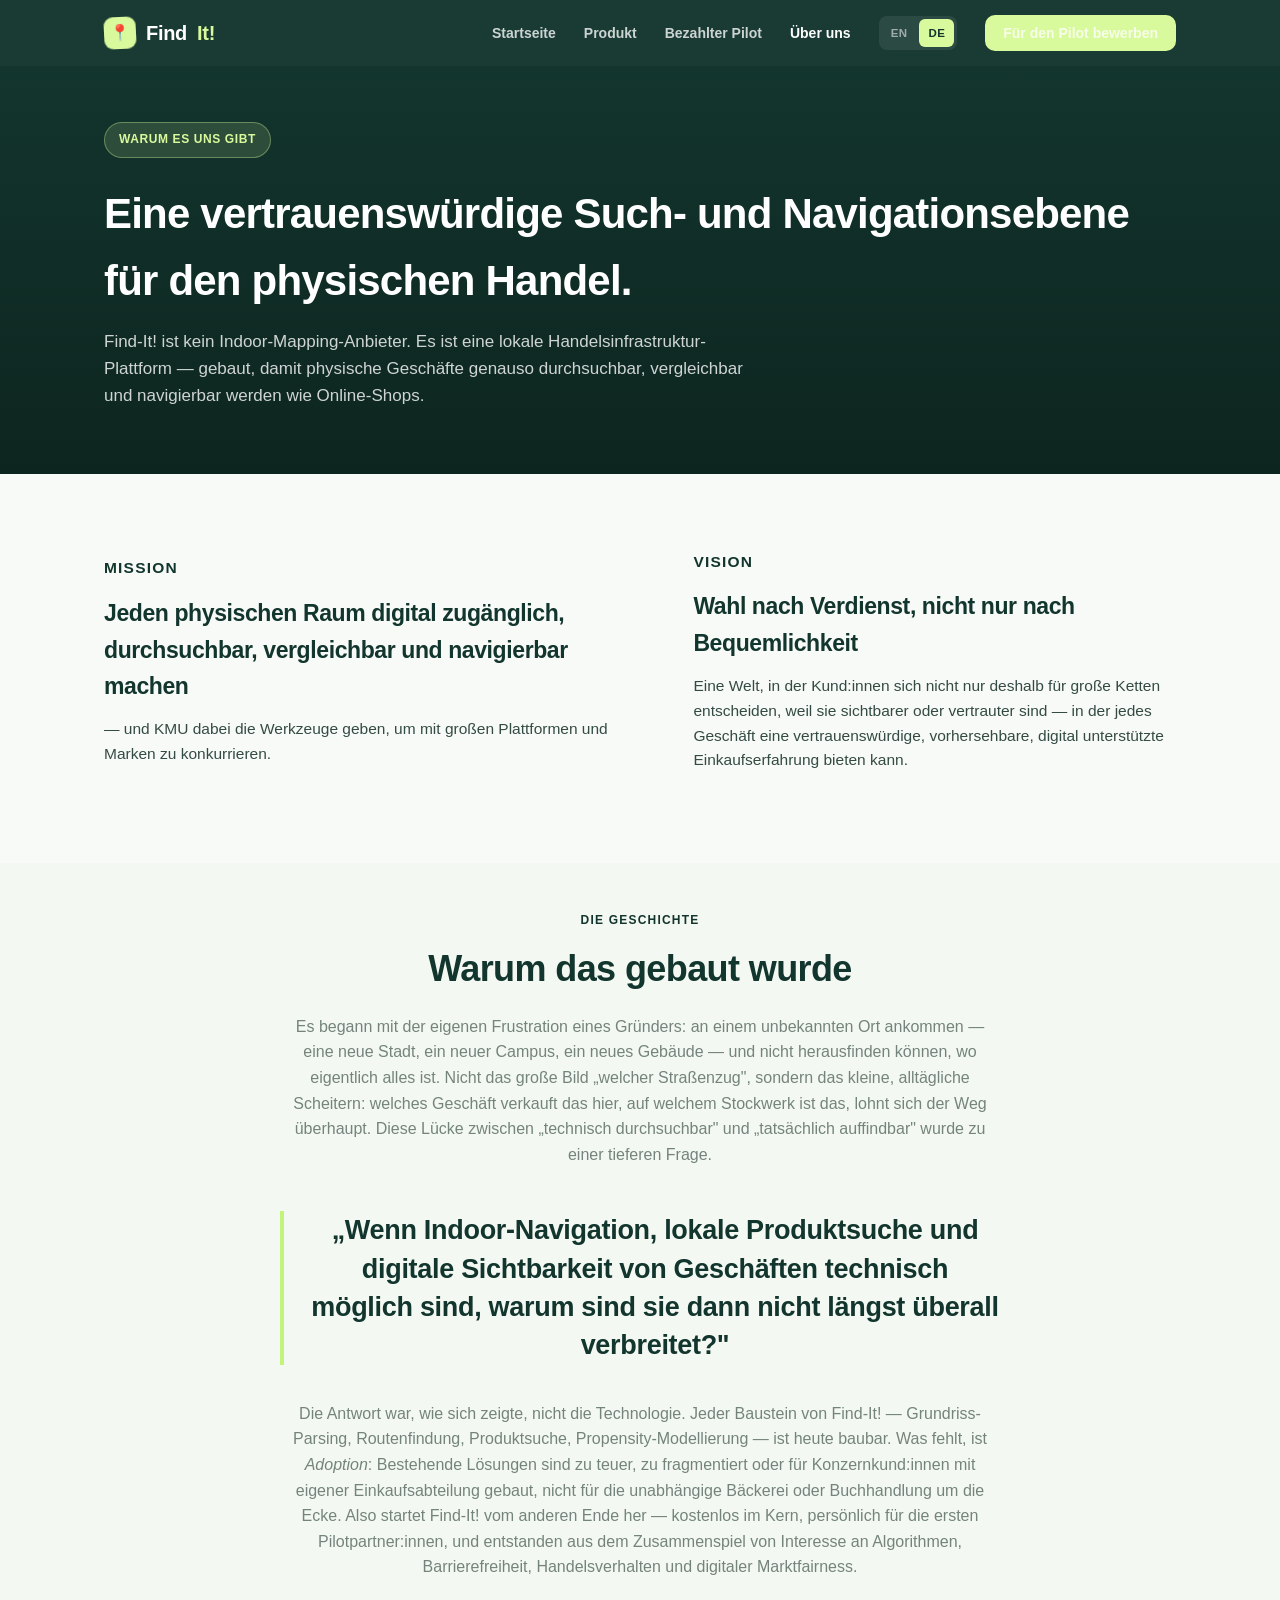
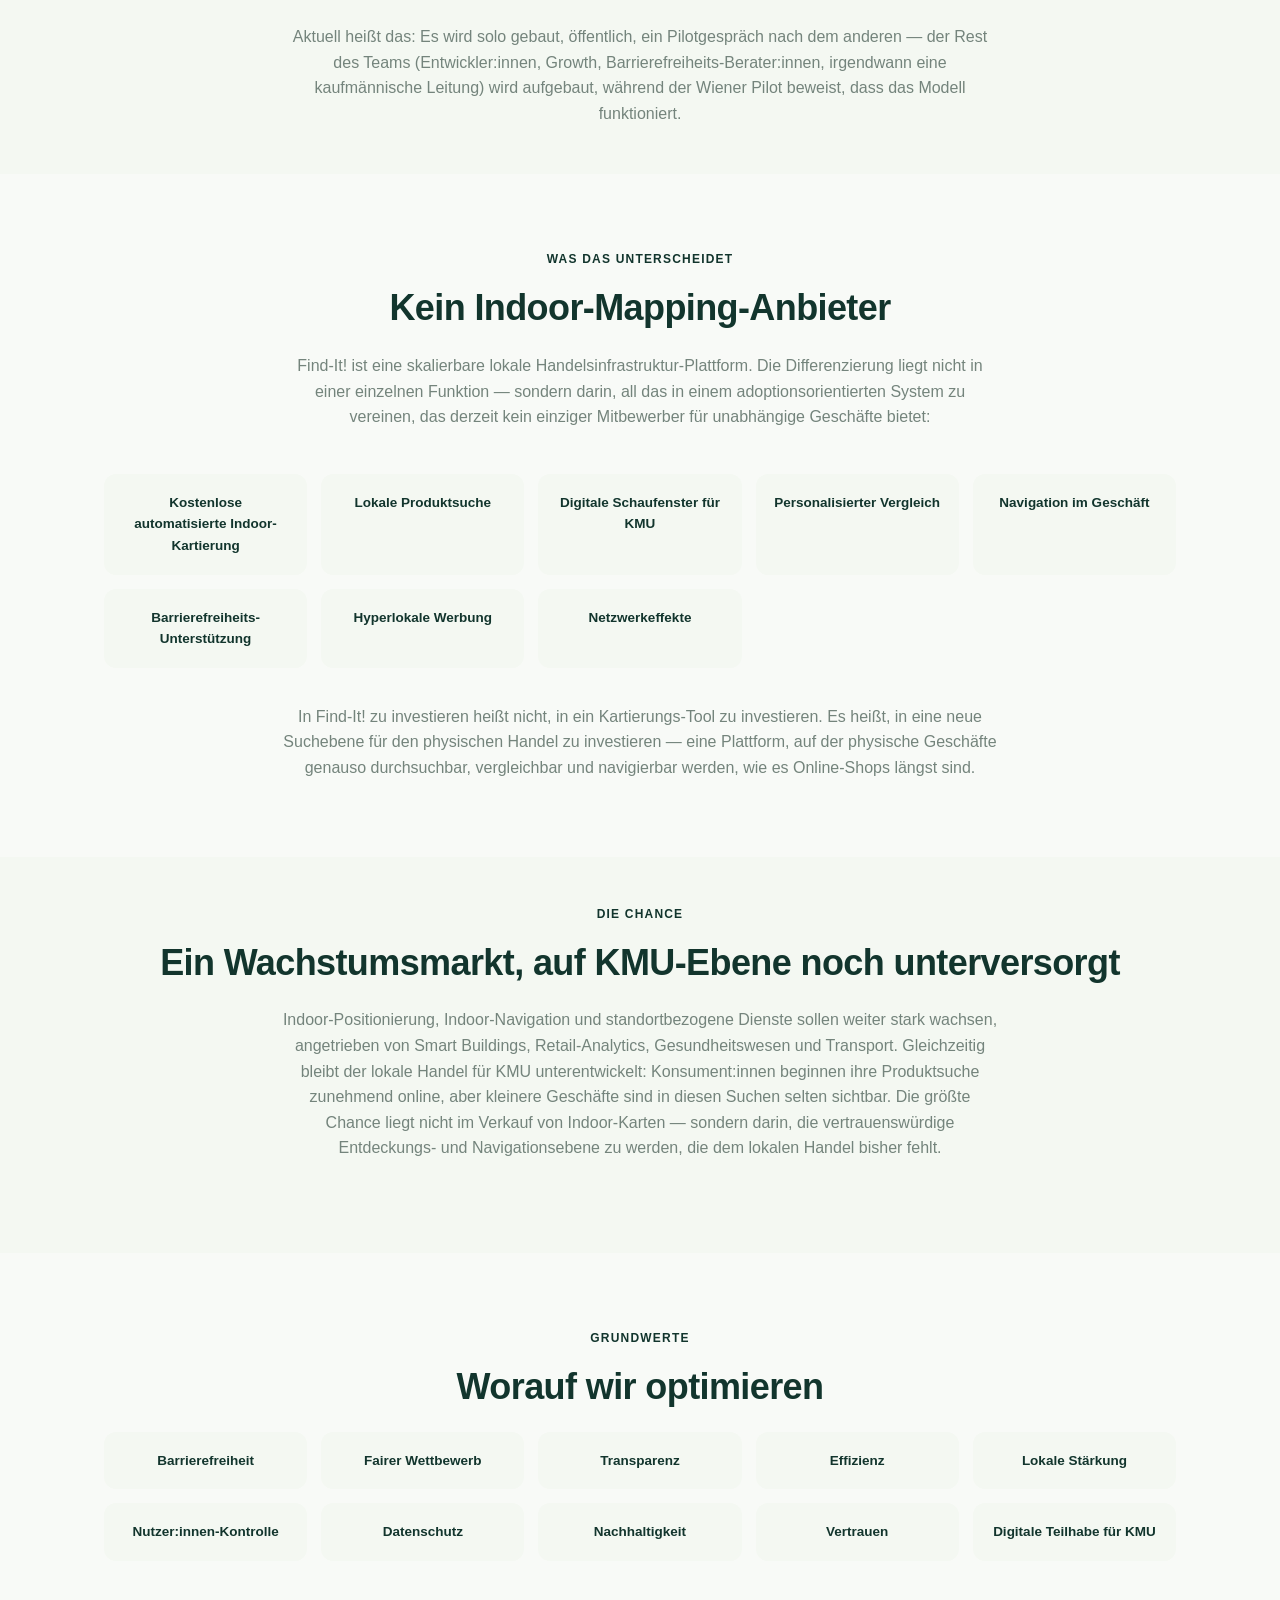
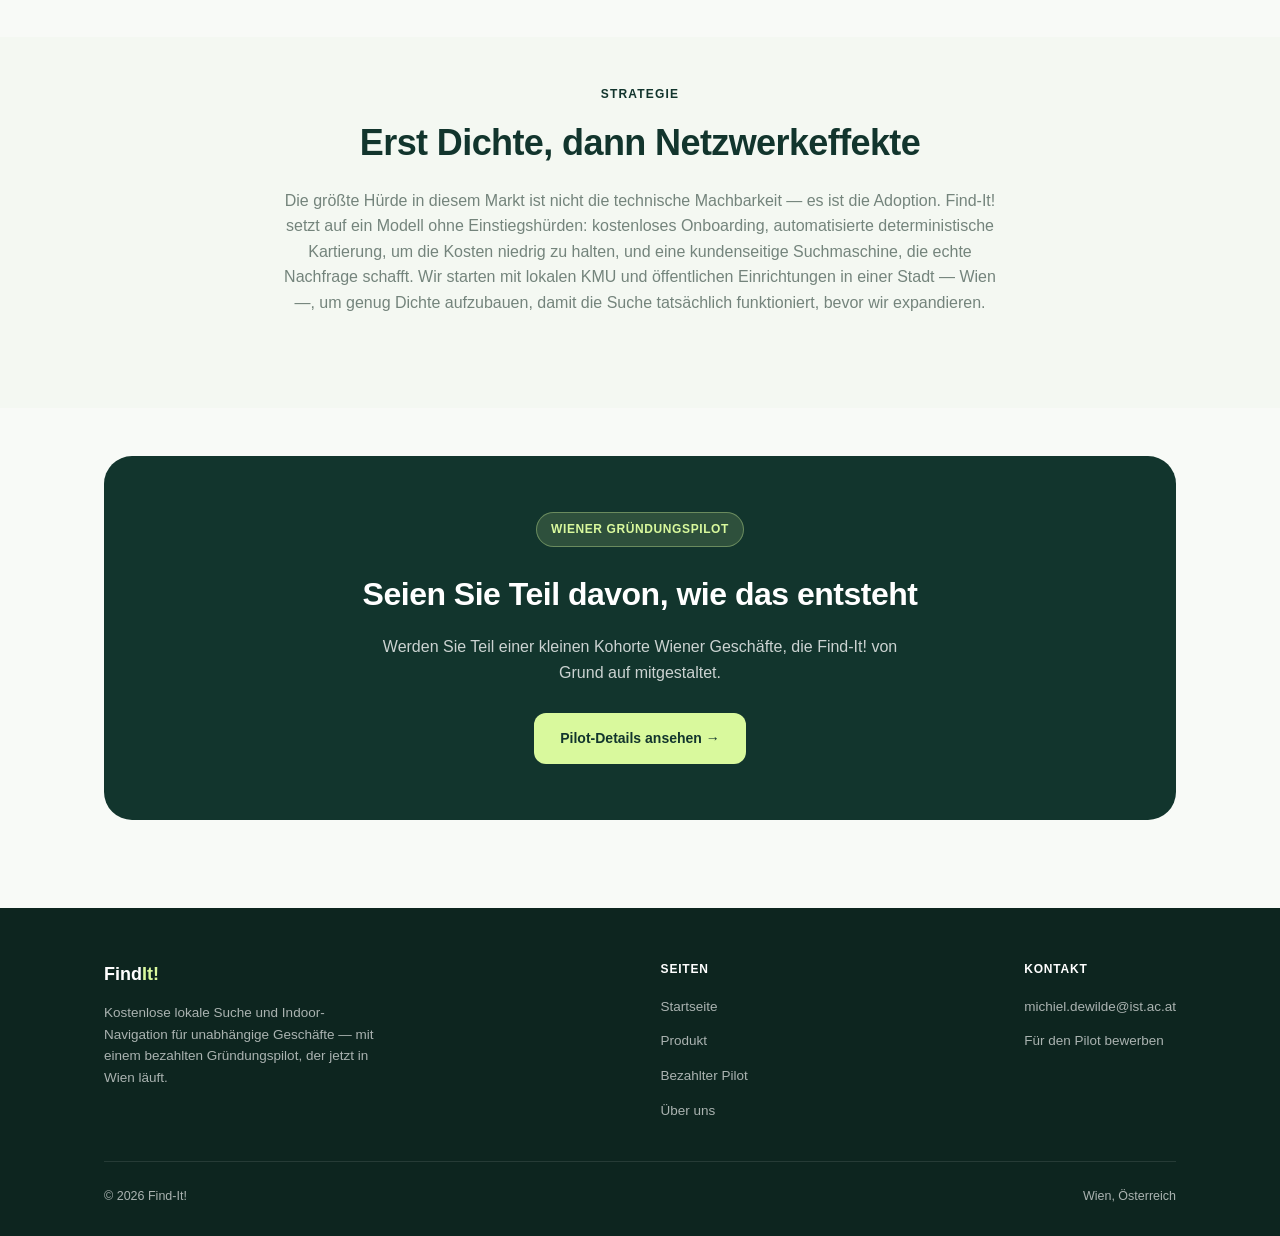
==== about-de.html @ e0d63e6b "website is ready" ====
<!doctype html>
<html lang="de">
<head>
<meta charset="utf-8">
<meta name="viewport" content="width=device-width, initial-scale=1">
<title>Über uns | Find-It!</title>
<meta name="description" content="Warum es Find-It! gibt: um jeden physischen Raum digital zugänglich, durchsuchbar, vergleichbar und navigierbar zu machen — und unabhängigen Geschäften die Werkzeuge zu geben, um mit großen Plattformen und Marken zu konkurrieren.">
<link rel="icon" href="data:image/svg+xml,%3Csvg xmlns='http://www.w3.org/2000/svg' viewBox='0 0 100 100'%3E%3Crect width='100' height='100' rx='24' fill='%2312352d'/%3E%3Ctext x='50' y='68' font-size='60' text-anchor='middle'%3E%F0%9F%93%8D%3C/text%3E%3C/svg%3E">
<link rel="stylesheet" href="css/style.css">
</head>
<body>

<nav class="nav">
  <div class="nav-inner">
    <a href="index-de.html" class="brand">
      <span class="brand-mark">📍</span>
      Find<span class="accent">It!</span>
    </a>
    <button class="nav-toggle" aria-label="Menü">☰</button>
    <ul class="nav-links">
      <li><a href="index-de.html">Startseite</a></li>
      <li><a href="product-de.html">Produkt</a></li>
      <li><a href="pilot-de.html">Bezahlter Pilot</a></li>
      <li><a href="about-de.html">Über uns</a></li>
      <li class="lang-switch"><a href="about.html">EN</a><a href="about-de.html" class="active">DE</a></li>
      <li><a href="pilot-de.html#apply" class="nav-cta">Für den Pilot bewerben</a></li>
    </ul>
  </div>
</nav>

<header class="pagehero">
  <div class="container">
    <span class="badge">Warum es uns gibt</span>
    <h1>Eine vertrauenswürdige Such- und Navigationsebene für den physischen Handel.</h1>
    <p class="lead">Find-It! ist kein Indoor-Mapping-Anbieter. Es ist eine lokale Handelsinfrastruktur-Plattform — gebaut, damit physische Geschäfte genauso durchsuchbar, vergleichbar und navigierbar werden wie Online-Shops.</p>
  </div>
</header>

<section>
  <div class="container">
    <div class="row">
      <div class="row-text">
        <p class="eyebrow">Mission</p>
        <h3>Jeden physischen Raum digital zugänglich, durchsuchbar, vergleichbar und navigierbar machen</h3>
        <p>— und KMU dabei die Werkzeuge geben, um mit großen Plattformen und Marken zu konkurrieren.</p>
      </div>
      <div class="row-text">
        <p class="eyebrow">Vision</p>
        <h3>Wahl nach Verdienst, nicht nur nach Bequemlichkeit</h3>
        <p>Eine Welt, in der Kund:innen sich nicht nur deshalb für große Ketten entscheiden, weil sie sichtbarer oder vertrauter sind — in der jedes Geschäft eine vertrauenswürdige, vorhersehbare, digital unterstützte Einkaufserfahrung bieten kann.</p>
      </div>
    </div>
  </div>
</section>

<section class="section-tight" style="background:var(--panel)">
  <div class="container">
    <p class="eyebrow center">Die Geschichte</p>
    <h2 class="section-title center">Warum das gebaut wurde</h2>
    <p class="section-sub center" style="max-width:720px">
      Es begann mit der eigenen Frustration eines Gründers: an einem unbekannten Ort ankommen — eine neue Stadt, ein neuer Campus, ein neues Gebäude — und nicht herausfinden können, wo eigentlich alles ist. Nicht das große Bild „welcher Straßenzug", sondern das kleine, alltägliche Scheitern: welches Geschäft verkauft das hier, auf welchem Stockwerk ist das, lohnt sich der Weg überhaupt. Diese Lücke zwischen „technisch durchsuchbar" und „tatsächlich auffindbar" wurde zu einer tieferen Frage.
    </p>
    <blockquote class="pullquote center">
      „Wenn Indoor-Navigation, lokale Produktsuche und digitale Sichtbarkeit von Geschäften technisch möglich sind, warum sind sie dann nicht längst überall verbreitet?"
    </blockquote>
    <p class="section-sub center" style="max-width:720px">
      Die Antwort war, wie sich zeigte, nicht die Technologie. Jeder Baustein von Find-It! — Grundriss-Parsing, Routenfindung, Produktsuche, Propensity-Modellierung — ist heute baubar. Was fehlt, ist <em>Adoption</em>: Bestehende Lösungen sind zu teuer, zu fragmentiert oder für Konzernkund:innen mit eigener Einkaufsabteilung gebaut, nicht für die unabhängige Bäckerei oder Buchhandlung um die Ecke. Also startet Find-It! vom anderen Ende her — kostenlos im Kern, persönlich für die ersten Pilotpartner:innen, und entstanden aus dem Zusammenspiel von Interesse an Algorithmen, Barrierefreiheit, Handelsverhalten und digitaler Marktfairness.
    </p>
    <p class="section-sub center" style="max-width:720px;margin-bottom:0">
      Aktuell heißt das: Es wird solo gebaut, öffentlich, ein Pilotgespräch nach dem anderen — der Rest des Teams (Entwickler:innen, Growth, Barrierefreiheits-Berater:innen, irgendwann eine kaufmännische Leitung) wird aufgebaut, während der Wiener Pilot beweist, dass das Modell funktioniert.
    </p>
  </div>
</section>

<section>
  <div class="container">
    <p class="eyebrow center">Was das unterscheidet</p>
    <h2 class="section-title center">Kein Indoor-Mapping-Anbieter</h2>
    <p class="section-sub center" style="max-width:720px">
      Find-It! ist eine skalierbare lokale Handelsinfrastruktur-Plattform. Die Differenzierung liegt nicht in einer einzelnen Funktion — sondern darin, all das in einem adoptionsorientierten System zu vereinen, das derzeit kein einziger Mitbewerber für unabhängige Geschäfte bietet:
    </p>
    <div class="values-grid">
      <div class="value-chip">Kostenlose automatisierte Indoor-Kartierung</div>
      <div class="value-chip">Lokale Produktsuche</div>
      <div class="value-chip">Digitale Schaufenster für KMU</div>
      <div class="value-chip">Personalisierter Vergleich</div>
      <div class="value-chip">Navigation im Geschäft</div>
      <div class="value-chip">Barrierefreiheits-Unterstützung</div>
      <div class="value-chip">Hyperlokale Werbung</div>
      <div class="value-chip">Netzwerkeffekte</div>
    </div>
    <p class="section-sub center" style="max-width:720px;margin-top:36px;margin-bottom:0">
      In Find-It! zu investieren heißt nicht, in ein Kartierungs-Tool zu investieren. Es heißt, in eine neue Suchebene für den physischen Handel zu investieren — eine Plattform, auf der physische Geschäfte genauso durchsuchbar, vergleichbar und navigierbar werden, wie es Online-Shops längst sind.
    </p>
  </div>
</section>

<section class="section-tight" style="background:var(--panel)">
  <div class="container">
    <p class="eyebrow center">Die Chance</p>
    <h2 class="section-title center">Ein Wachstumsmarkt, auf KMU-Ebene noch unterversorgt</h2>
    <p class="section-sub center" style="max-width:720px">
      Indoor-Positionierung, Indoor-Navigation und standortbezogene Dienste sollen weiter stark wachsen, angetrieben von Smart Buildings, Retail-Analytics, Gesundheitswesen und Transport. Gleichzeitig bleibt der lokale Handel für KMU unterentwickelt: Konsument:innen beginnen ihre Produktsuche zunehmend online, aber kleinere Geschäfte sind in diesen Suchen selten sichtbar. Die größte Chance liegt nicht im Verkauf von Indoor-Karten — sondern darin, die vertrauenswürdige Entdeckungs- und Navigationsebene zu werden, die dem lokalen Handel bisher fehlt.
    </p>
  </div>
</section>

<section>
  <div class="container">
    <p class="eyebrow center">Grundwerte</p>
    <h2 class="section-title center">Worauf wir optimieren</h2>
    <div class="values-grid">
      <div class="value-chip">Barrierefreiheit</div>
      <div class="value-chip">Fairer Wettbewerb</div>
      <div class="value-chip">Transparenz</div>
      <div class="value-chip">Effizienz</div>
      <div class="value-chip">Lokale Stärkung</div>
      <div class="value-chip">Nutzer:innen-Kontrolle</div>
      <div class="value-chip">Datenschutz</div>
      <div class="value-chip">Nachhaltigkeit</div>
      <div class="value-chip">Vertrauen</div>
      <div class="value-chip">Digitale Teilhabe für KMU</div>
    </div>
  </div>
</section>

<section class="section-tight" style="background:var(--panel)">
  <div class="container">
    <p class="eyebrow center">Strategie</p>
    <h2 class="section-title center">Erst Dichte, dann Netzwerkeffekte</h2>
    <p class="section-sub center" style="max-width:720px">
      Die größte Hürde in diesem Markt ist nicht die technische Machbarkeit — es ist die Adoption. Find-It! setzt auf ein Modell ohne Einstiegshürden: kostenloses Onboarding, automatisierte deterministische Kartierung, um die Kosten niedrig zu halten, und eine kundenseitige Suchmaschine, die echte Nachfrage schafft. Wir starten mit lokalen KMU und öffentlichen Einrichtungen in einer Stadt — Wien —, um genug Dichte aufzubauen, damit die Suche tatsächlich funktioniert, bevor wir expandieren.
    </p>
  </div>
</section>

<section class="section-tight">
  <div class="container">
    <div class="cta-banner">
      <span class="badge" style="background:rgba(217,249,157,0.14)">Wiener Gründungspilot</span>
      <h2>Seien Sie Teil davon, wie das entsteht</h2>
      <p>Werden Sie Teil einer kleinen Kohorte Wiener Geschäfte, die Find-It! von Grund auf mitgestaltet.</p>
      <div class="btn-row" style="justify-content:center">
        <a href="pilot-de.html#apply" class="btn btn-lime">Pilot-Details ansehen →</a>
      </div>
    </div>
  </div>
</section>

<footer>
  <div class="container">
    <div class="footer-grid">
      <div style="max-width:280px">
        <div class="footer-brand">Find<span style="color:var(--lime)">It!</span></div>
        <p style="font-size:13.5px">Kostenlose lokale Suche und Indoor-Navigation für unabhängige Geschäfte — mit einem bezahlten Gründungspilot, der jetzt in Wien läuft.</p>
      </div>
      <div class="footer-col">
        <h4>Seiten</h4>
        <ul>
          <li><a href="index-de.html">Startseite</a></li>
          <li><a href="product-de.html">Produkt</a></li>
          <li><a href="pilot-de.html">Bezahlter Pilot</a></li>
          <li><a href="about-de.html">Über uns</a></li>
        </ul>
      </div>
      <div class="footer-col">
        <h4>Kontakt</h4>
        <ul>
          <li><a href="mailto:michiel.dewilde@ist.ac.at">michiel.dewilde@ist.ac.at</a></li>
          <li><a href="pilot-de.html#apply">Für den Pilot bewerben</a></li>
        </ul>
      </div>
    </div>
    <div class="footer-bottom">
      <span>© 2026 Find-It!</span>
      <span>Wien, Österreich</span>
    </div>
  </div>
</footer>

<script src="js/main.js"></script>
</body>
</html>
---- css/style.css ----
:root {
  --dark: #12352d;
  --dark2: #0d251f;
  --lime: #d9f99d;
  --lime2: #c2f37a;
  --ink: #12352d;
  --body: #334b43;
  --muted: #74847c;
  --bg: #f8faf7;
  --card: #ffffff;
  --panel: #f4f8f2;
  --warn-panel: #fbf5ec;
  --warn-border: #f0e3cc;
  --border: #e3e9e2;
  --radius: 18px;
  --radius-sm: 12px;
  --shadow: 0 10px 40px rgba(18, 53, 45, 0.08);
  --maxw: 1120px;
  --font: -apple-system, BlinkMacSystemFont, "Segoe UI", Roboto, Helvetica, Arial, sans-serif;
}

* { box-sizing: border-box; }
html { scroll-behavior: smooth; }
body {
  margin: 0;
  font-family: var(--font);
  background: var(--bg);
  color: var(--body);
  line-height: 1.6;
  -webkit-font-smoothing: antialiased;
}
img, video { max-width: 100%; display: block; }
a { color: inherit; }
.container {
  max-width: var(--maxw);
  margin: 0 auto;
  padding: 0 24px;
}

/* ---------- Nav ---------- */
.nav {
  position: sticky;
  top: 0;
  z-index: 100;
  background: rgba(18, 53, 45, 0.97);
  backdrop-filter: blur(6px);
}
.nav-inner {
  display: flex;
  align-items: center;
  justify-content: space-between;
  padding: 16px 24px;
  max-width: var(--maxw);
  margin: 0 auto;
}
.brand {
  display: flex;
  align-items: center;
  gap: 10px;
  color: #fff;
  font-weight: 800;
  font-size: 20px;
  letter-spacing: -0.3px;
  text-decoration: none;
}
.brand-mark {
  width: 32px; height: 32px;
  background: var(--lime);
  color: var(--dark);
  border-radius: 9px;
  display: grid;
  place-items: center;
  font-size: 16px;
  transform: rotate(-3deg);
}
.brand .accent { color: var(--lime); }
.nav-links {
  display: flex;
  align-items: center;
  gap: 28px;
  list-style: none;
  margin: 0; padding: 0;
}
.nav-links a {
  color: rgba(255,255,255,0.78);
  text-decoration: none;
  font-size: 14px;
  font-weight: 600;
}
.nav-links a:hover, .nav-links a.active { color: #fff; }
.nav-cta {
  background: var(--lime);
  color: var(--dark);
  padding: 10px 18px;
  border-radius: 10px;
  font-weight: 800;
  font-size: 13px;
  text-decoration: none;
  white-space: nowrap;
}
.nav-toggle { display: none; }
.lang-switch {
  display: flex;
  align-items: center;
  gap: 3px;
  background: rgba(255,255,255,0.08);
  border-radius: 8px;
  padding: 3px;
}
.lang-switch a {
  padding: 5px 9px;
  border-radius: 6px;
  font-size: 11.5px;
  font-weight: 800;
  color: rgba(255,255,255,0.55);
  text-decoration: none;
  letter-spacing: 0.4px;
}
.lang-switch a.active {
  background: var(--lime);
  color: var(--dark);
}

@media (max-width: 820px) {
  .nav-links { display: none; }
  .nav-toggle {
    display: block;
    background: none; border: none; color: #fff;
    font-size: 22px; cursor: pointer;
  }
  .nav-inner { flex-wrap: wrap; }
  .nav-links.open {
    display: flex;
    flex-direction: column;
    width: 100%;
    gap: 14px;
    padding: 18px 0 6px;
    border-top: 1px solid rgba(255,255,255,0.12);
    margin-top: 14px;
  }
}

/* ---------- Buttons ---------- */
.btn {
  display: inline-flex;
  align-items: center;
  gap: 8px;
  padding: 14px 26px;
  border-radius: 12px;
  font-weight: 800;
  font-size: 14px;
  text-decoration: none;
  border: none;
  cursor: pointer;
  transition: transform .15s ease;
}
.btn:hover { transform: translateY(-1px); }
.btn-primary { background: var(--dark); color: var(--lime); }
.btn-lime { background: var(--lime); color: var(--dark); }
.btn-ghost { background: transparent; color: #fff; border: 1.5px solid rgba(255,255,255,0.4); }
.btn-outline { background: transparent; color: var(--dark); border: 1.5px solid var(--border); }
.btn-row { display: flex; gap: 14px; flex-wrap: wrap; }

/* ---------- Hero ---------- */
.hero {
  background: linear-gradient(180deg, var(--dark) 0%, var(--dark) 55%, var(--dark2) 100%);
  color: #fff;
  padding: 72px 0 90px;
}
.badge {
  display: inline-flex;
  align-items: center;
  gap: 8px;
  background: rgba(217, 249, 157, 0.14);
  color: var(--lime);
  border: 1px solid rgba(217, 249, 157, 0.35);
  padding: 7px 14px;
  border-radius: 999px;
  font-size: 12px;
  font-weight: 800;
  text-transform: uppercase;
  letter-spacing: 0.6px;
  margin-bottom: 22px;
}
.hero h1 {
  font-size: clamp(32px, 5vw, 54px);
  line-height: 1.08;
  letter-spacing: -1px;
  margin: 0 0 20px;
  max-width: 850px;
}
.hero p.lead {
  font-size: 18px;
  color: rgba(255,255,255,0.82);
  max-width: 620px;
  margin: 0 0 32px;
}
.hero-media {
  margin-top: 56px;
  border-radius: 20px;
  overflow: hidden;
  box-shadow: 0 30px 80px rgba(0,0,0,0.35);
  border: 1px solid rgba(255,255,255,0.1);
}

/* page hero (smaller, for inner pages) */
.pagehero {
  background: linear-gradient(180deg, var(--dark) 0%, var(--dark2) 100%);
  color: #fff;
  padding: 56px 0 64px;
}
.pagehero h1 { font-size: clamp(28px, 4vw, 42px); letter-spacing: -0.8px; margin: 0 0 14px; }
.pagehero p.lead { font-size: 17px; color: rgba(255,255,255,0.8); max-width: 640px; margin: 0; }

/* ---------- Sections ---------- */
section { padding: 76px 0; }
.section-tight { padding: 48px 0; }
.eyebrow {
  color: var(--dark);
  font-weight: 800;
  font-size: 12px;
  text-transform: uppercase;
  letter-spacing: 1.2px;
  margin-top: 0;
  margin-bottom: 10px;
}
h2.section-title {
  font-size: clamp(26px, 3.4vw, 36px);
  letter-spacing: -0.6px;
  color: var(--ink);
  margin-top: 0;
  margin-bottom: 16px;
}
p.section-sub {
  font-size: 16px;
  color: var(--muted);
  max-width: 640px;
  margin-top: 0;
  margin-bottom: 44px;
}
.center { text-align: center; margin-left: auto; margin-right: auto; }

/* ---------- Problem cards ---------- */
.problem-grid {
  display: grid;
  grid-template-columns: repeat(3, 1fr);
  gap: 20px;
}
@media (max-width: 860px) { .problem-grid { grid-template-columns: 1fr; } }
.problem-card {
  background: var(--warn-panel);
  border: 1px solid var(--warn-border);
  border-radius: var(--radius);
  padding: 28px;
}
.num-badge {
  width: 30px; height: 30px;
  background: var(--dark);
  color: var(--lime);
  border-radius: 8px;
  display: grid;
  place-items: center;
  font-weight: 800;
  font-size: 13px;
  margin-bottom: 16px;
}
.problem-card h3 { margin: 0 0 8px; color: var(--ink); font-size: 17px; }
.problem-card p { margin: 0; font-size: 14.5px; color: #5a4a34; }

/* ---------- Feature list (icon rows) ---------- */
.feature-grid {
  display: grid;
  grid-template-columns: repeat(3, 1fr);
  gap: 22px;
}
@media (max-width: 860px) { .feature-grid { grid-template-columns: 1fr; } }
.feature-card {
  background: var(--card);
  border: 1px solid var(--border);
  border-radius: var(--radius);
  padding: 26px;
}
.icon-chip {
  width: 40px; height: 40px;
  background: #eaf7e4;
  color: #2f7a4f;
  border-radius: 10px;
  display: grid;
  place-items: center;
  font-size: 19px;
  margin-bottom: 16px;
}
.feature-card h3 { margin: 0 0 8px; color: var(--ink); font-size: 16.5px; }
.feature-card p { margin: 0; font-size: 14.5px; color: var(--body); }

/* ---------- Alternating feature rows (product page) ---------- */
.row {
  display: grid;
  grid-template-columns: 1.05fr 0.95fr;
  gap: 56px;
  align-items: center;
}
.row.reverse { grid-template-columns: 0.95fr 1.05fr; }
.row.reverse .row-media { order: 2; }
.row.reverse .row-text { order: 1; }
@media (max-width: 860px) {
  .row, .row.reverse { grid-template-columns: 1fr; }
  .row.reverse .row-media, .row.reverse .row-text { order: initial; }
}
.row + .row { margin-top: 84px; }
.row-media img, .row-media video {
  border-radius: var(--radius);
  border: 1px solid var(--border);
  box-shadow: var(--shadow);
}
.status-pill {
  display: inline-block;
  background: #eaf7e4;
  color: #1f6b3d;
  font-size: 11.5px;
  font-weight: 800;
  text-transform: uppercase;
  letter-spacing: 0.5px;
  padding: 5px 11px;
  border-radius: 999px;
  margin-bottom: 14px;
}
.status-pill.progress { background: #fdf1de; color: #9a6a12; }
.row-text h3 { font-size: 23px; color: var(--ink); margin: 0 0 12px; letter-spacing: -0.4px; }
.row-text p { font-size: 15.5px; margin: 0 0 14px; }
.row-text ul { margin: 0; padding-left: 20px; }
.row-text li { font-size: 14.5px; margin-bottom: 6px; }

/* ---------- Stats ---------- */
.stat-grid {
  display: grid;
  grid-template-columns: repeat(4, 1fr);
  gap: 16px;
}
@media (max-width: 760px) { .stat-grid { grid-template-columns: repeat(2, 1fr); } }
.stat-tile {
  background: var(--dark);
  color: #fff;
  border-radius: var(--radius-sm);
  padding: 22px 18px;
  text-align: center;
}
.stat-tile .num { font-size: 28px; font-weight: 800; color: var(--lime); }
.stat-tile .lbl { font-size: 12px; color: rgba(255,255,255,0.75); margin-top: 4px; }

/* ---------- Panel / CTA banner ---------- */
.panel {
  background: var(--panel);
  border-radius: 24px;
  padding: 44px;
}
.cta-banner {
  background: var(--dark);
  color: #fff;
  border-radius: 28px;
  padding: 56px;
  text-align: center;
}
.cta-banner h2 { font-size: clamp(24px, 3vw, 32px); margin: 0 0 14px; letter-spacing: -0.5px; }
.cta-banner p { color: rgba(255,255,255,0.78); max-width: 560px; margin: 0 auto 28px; }

/* ---------- Offer / checklist ---------- */
.checklist { list-style: none; margin: 0; padding: 0; }
.checklist li {
  display: flex;
  gap: 10px;
  font-size: 14.5px;
  color: var(--body);
  padding: 6px 0;
}
.checklist li::before {
  content: "✓";
  color: #2f7a4f;
  font-weight: 800;
  flex-shrink: 0;
}
.bonus-pill {
  display: inline-block;
  background: var(--lime);
  color: var(--dark);
  font-weight: 800;
  padding: 3px 10px;
  border-radius: 8px;
  font-size: 13px;
}

/* ---------- Timeline (onboarding rollout) ---------- */
.timeline { display: grid; grid-template-columns: repeat(3, 1fr); gap: 20px; }
@media (max-width: 860px) { .timeline { grid-template-columns: 1fr; } }
.timeline-step {
  background: var(--card);
  border: 1px solid var(--border);
  border-radius: var(--radius);
  padding: 24px;
  position: relative;
}
.timeline-step .step-no {
  font-size: 12px; font-weight: 800; color: var(--muted);
  text-transform: uppercase; letter-spacing: 0.8px; margin-bottom: 8px;
}
.timeline-step h4 { margin: 0 0 8px; font-size: 15.5px; color: var(--ink); }
.timeline-step p { margin: 0; font-size: 13.5px; }

/* ---------- Partners strip ---------- */
.partners-strip {
  display: flex;
  align-items: center;
  justify-content: center;
  gap: 40px;
  flex-wrap: wrap;
  padding: 30px 0;
}
.partner-badge {
  font-weight: 800;
  font-size: 15px;
  color: var(--muted);
  border: 1px solid var(--border);
  padding: 10px 20px;
  border-radius: 12px;
  background: var(--card);
}

/* ---------- FAQ ---------- */
.faq { max-width: 760px; margin: 0 auto; }
details.faq-item {
  background: var(--card);
  border: 1px solid var(--border);
  border-radius: 14px;
  padding: 6px 20px;
  margin-bottom: 12px;
}
details.faq-item summary {
  cursor: pointer;
  font-weight: 700;
  color: var(--ink);
  padding: 16px 0;
  list-style: none;
  display: flex;
  justify-content: space-between;
  align-items: center;
  font-size: 15px;
}
details.faq-item summary::-webkit-details-marker { display: none; }
details.faq-item summary::after {
  content: "+";
  font-size: 20px;
  color: var(--muted);
  margin-left: 12px;
}
details.faq-item[open] summary::after { content: "–"; }
details.faq-item p { margin: 0 0 18px; font-size: 14.5px; color: var(--body); }

/* ---------- Pull quote (about) ---------- */
.pullquote {
  font-size: clamp(20px, 2.6vw, 27px);
  font-weight: 700;
  color: var(--ink);
  line-height: 1.42;
  letter-spacing: -0.3px;
  border-left: 4px solid var(--lime2);
  padding-left: 26px;
  margin: 36px auto;
  max-width: 720px;
}

/* ---------- Values grid (about) ---------- */
.values-grid {
  display: grid;
  grid-template-columns: repeat(5, 1fr);
  gap: 14px;
}
@media (max-width: 860px) { .values-grid { grid-template-columns: repeat(2, 1fr); } }
.value-chip {
  background: var(--panel);
  border-radius: var(--radius-sm);
  padding: 18px;
  text-align: center;
  font-weight: 700;
  font-size: 13.5px;
  color: var(--ink);
}

/* ---------- Footer ---------- */
footer {
  background: var(--dark2);
  color: rgba(255,255,255,0.65);
  padding: 52px 0 30px;
  margin-top: 40px;
}
.footer-grid {
  display: flex;
  justify-content: space-between;
  gap: 40px;
  flex-wrap: wrap;
  padding-bottom: 30px;
  border-bottom: 1px solid rgba(255,255,255,0.1);
}
.footer-brand { color: #fff; font-weight: 800; font-size: 18px; margin-bottom: 10px; }
.footer-col h4 {
  color: #fff; font-size: 12px; text-transform: uppercase;
  letter-spacing: 0.8px; margin: 0 0 14px;
}
.footer-col ul { list-style: none; margin: 0; padding: 0; }
.footer-col li { margin-bottom: 9px; }
.footer-col a { text-decoration: none; color: rgba(255,255,255,0.65); font-size: 13.5px; }
.footer-col a:hover { color: #fff; }
.footer-bottom {
  display: flex; justify-content: space-between; align-items: center;
  flex-wrap: wrap; gap: 10px;
  padding-top: 24px;
  font-size: 12.5px;
}

/* ---------- Misc ---------- */
.tag-row { display: flex; gap: 8px; flex-wrap: wrap; margin: 18px 0 0; }
.tag {
  font-size: 12px;
  font-weight: 700;
  color: var(--body);
  background: var(--panel);
  border-radius: 999px;
  padding: 5px 12px;
}
.caption {
  font-size: 12.5px;
  color: var(--muted);
  text-align: center;
  margin-top: 10px;
  font-style: italic;
}
.divider { height: 1px; background: var(--border); margin: 0; }
.plan-pipeline { display: flex; align-items: center; gap: 18px; }
.plan-pipeline > div { flex: 1; }
.plan-pipeline .arrow { font-size: 26px; color: var(--muted); flex: 0; }
@media (max-width: 640px) { .plan-pipeline { flex-direction: column; } .plan-pipeline .arrow { transform: rotate(90deg); } }
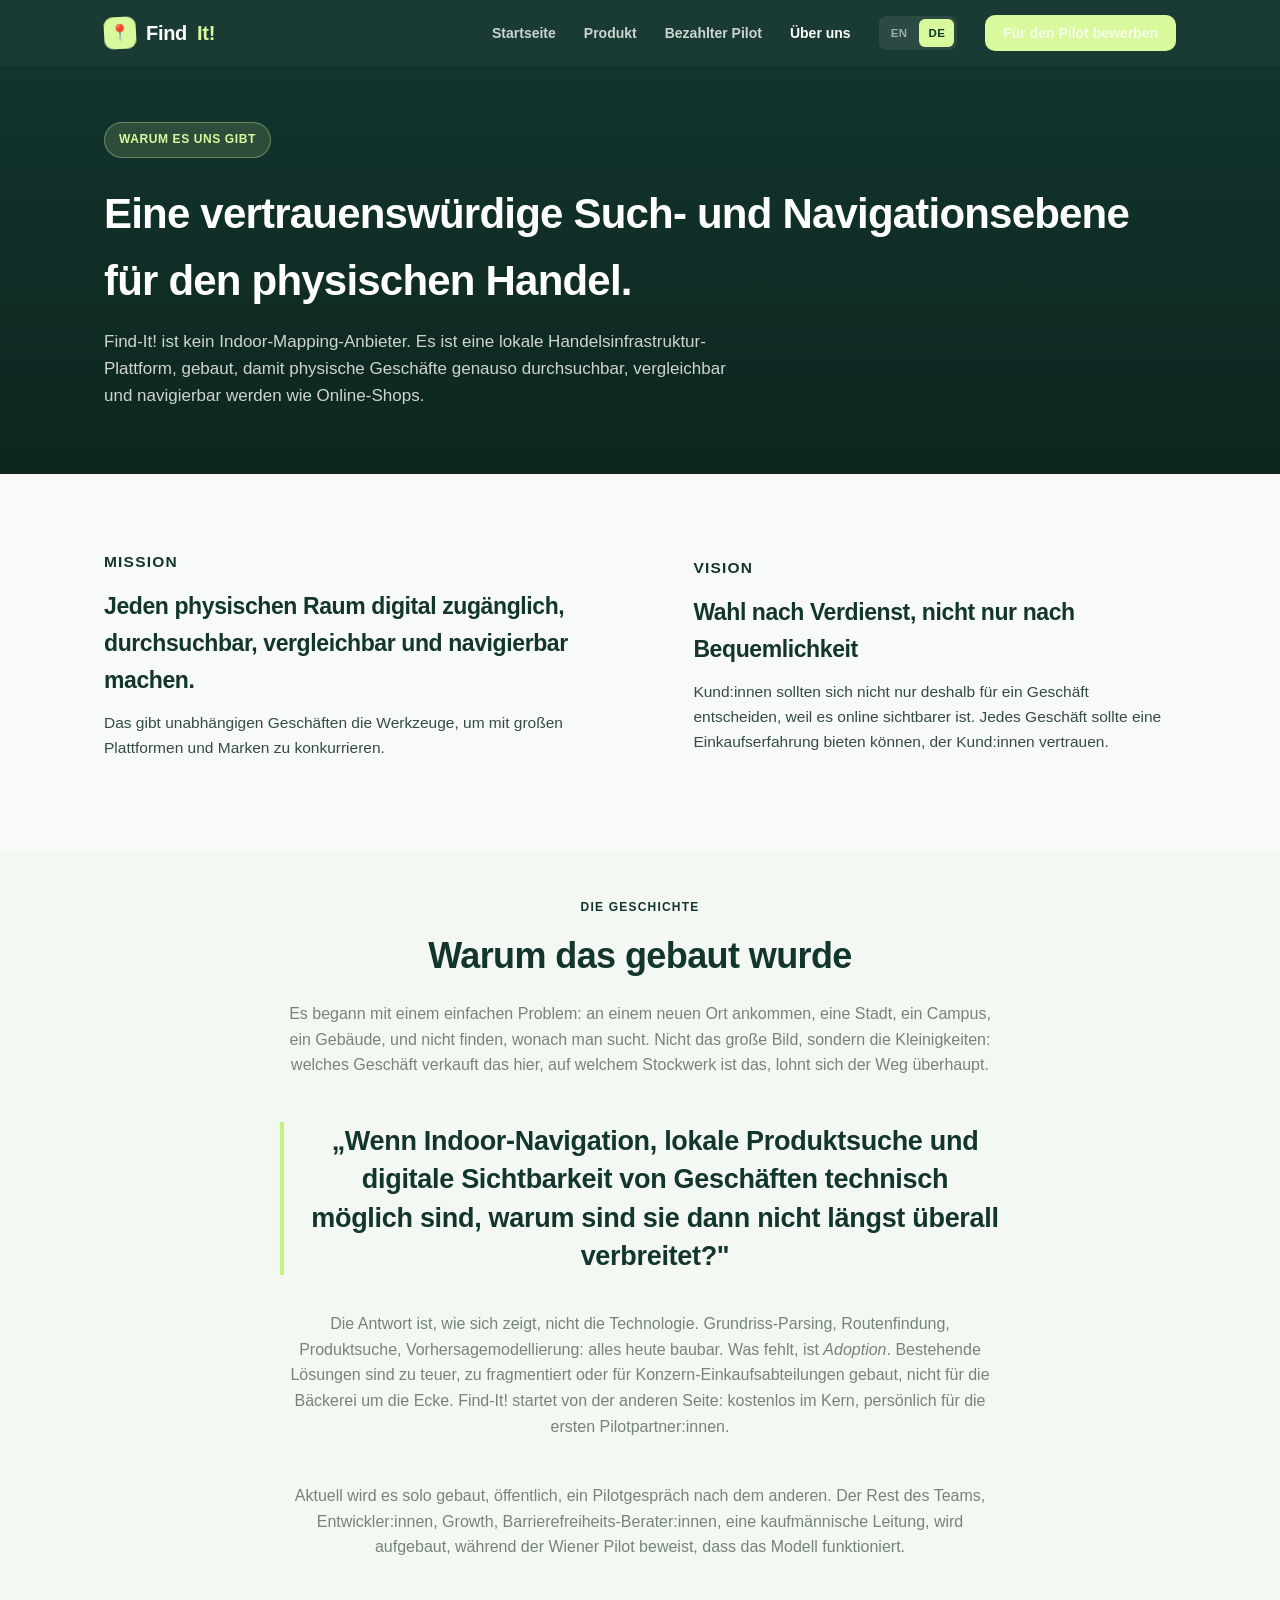
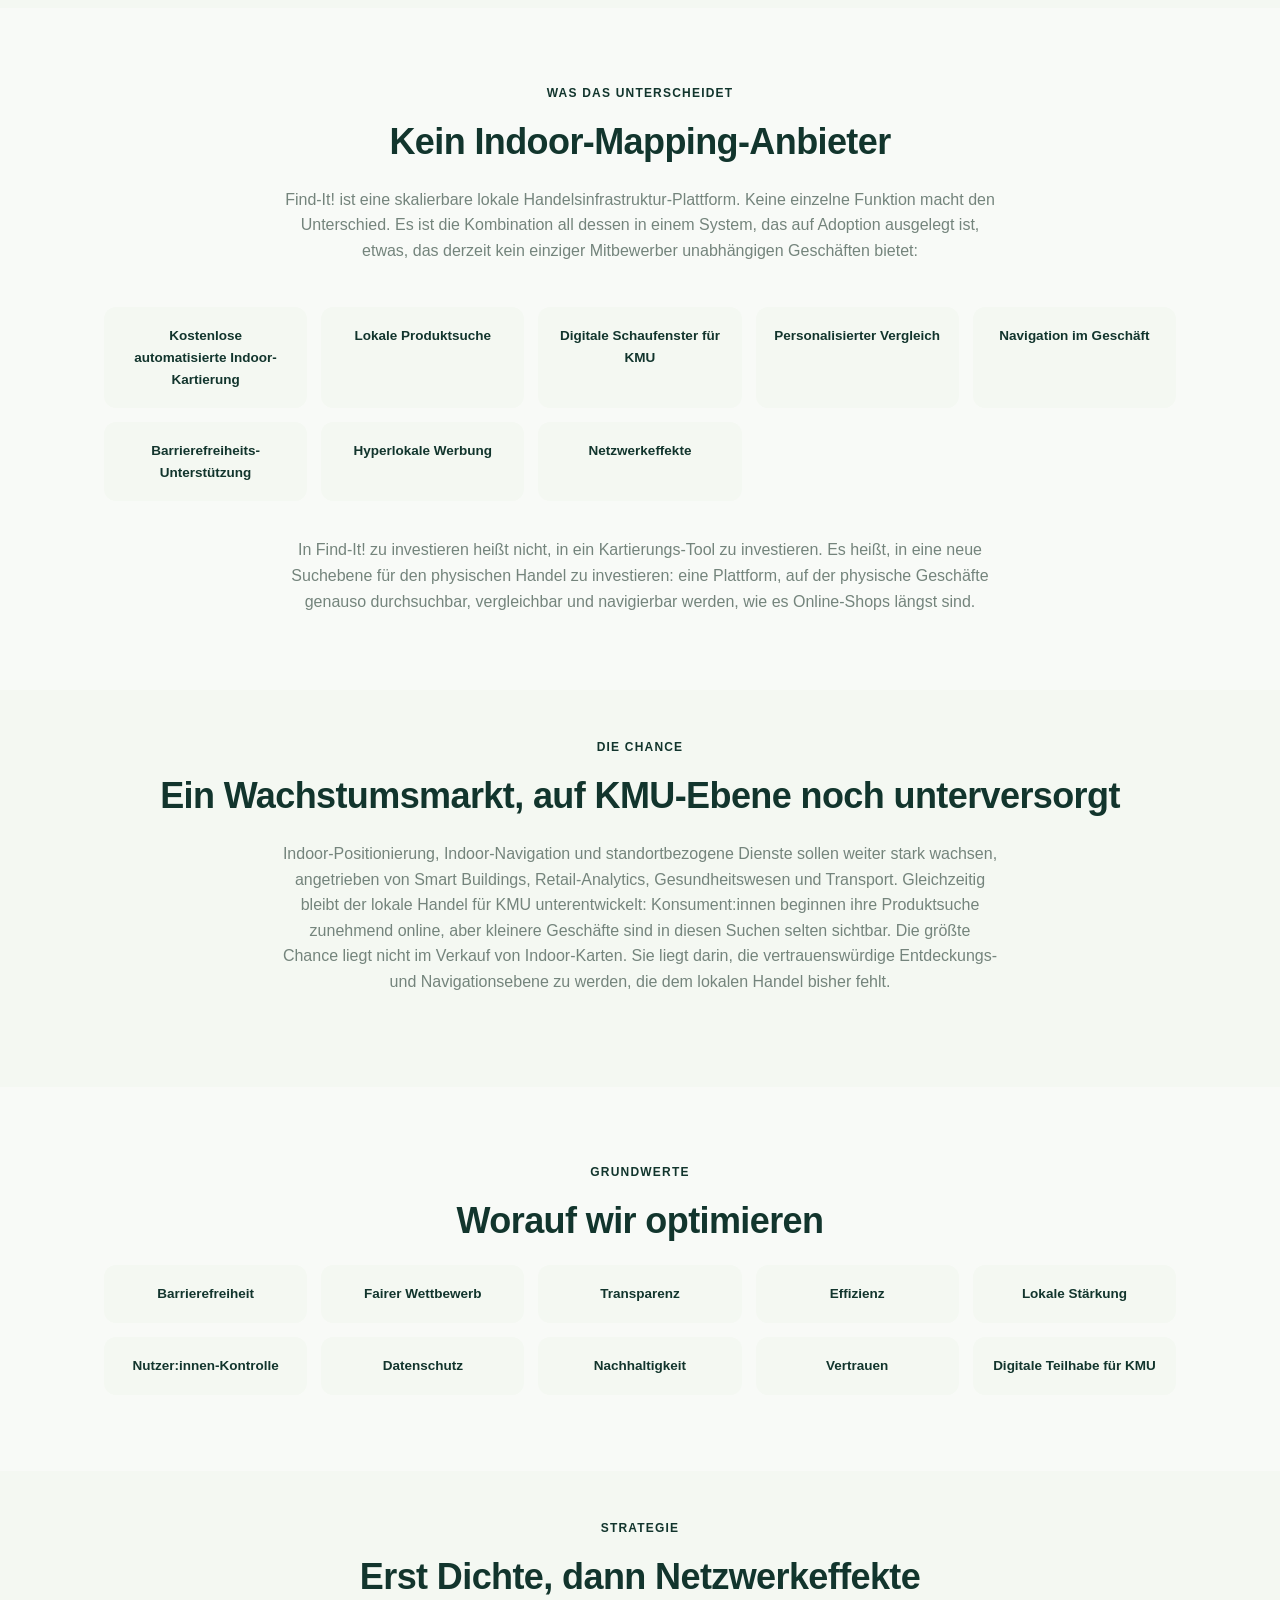
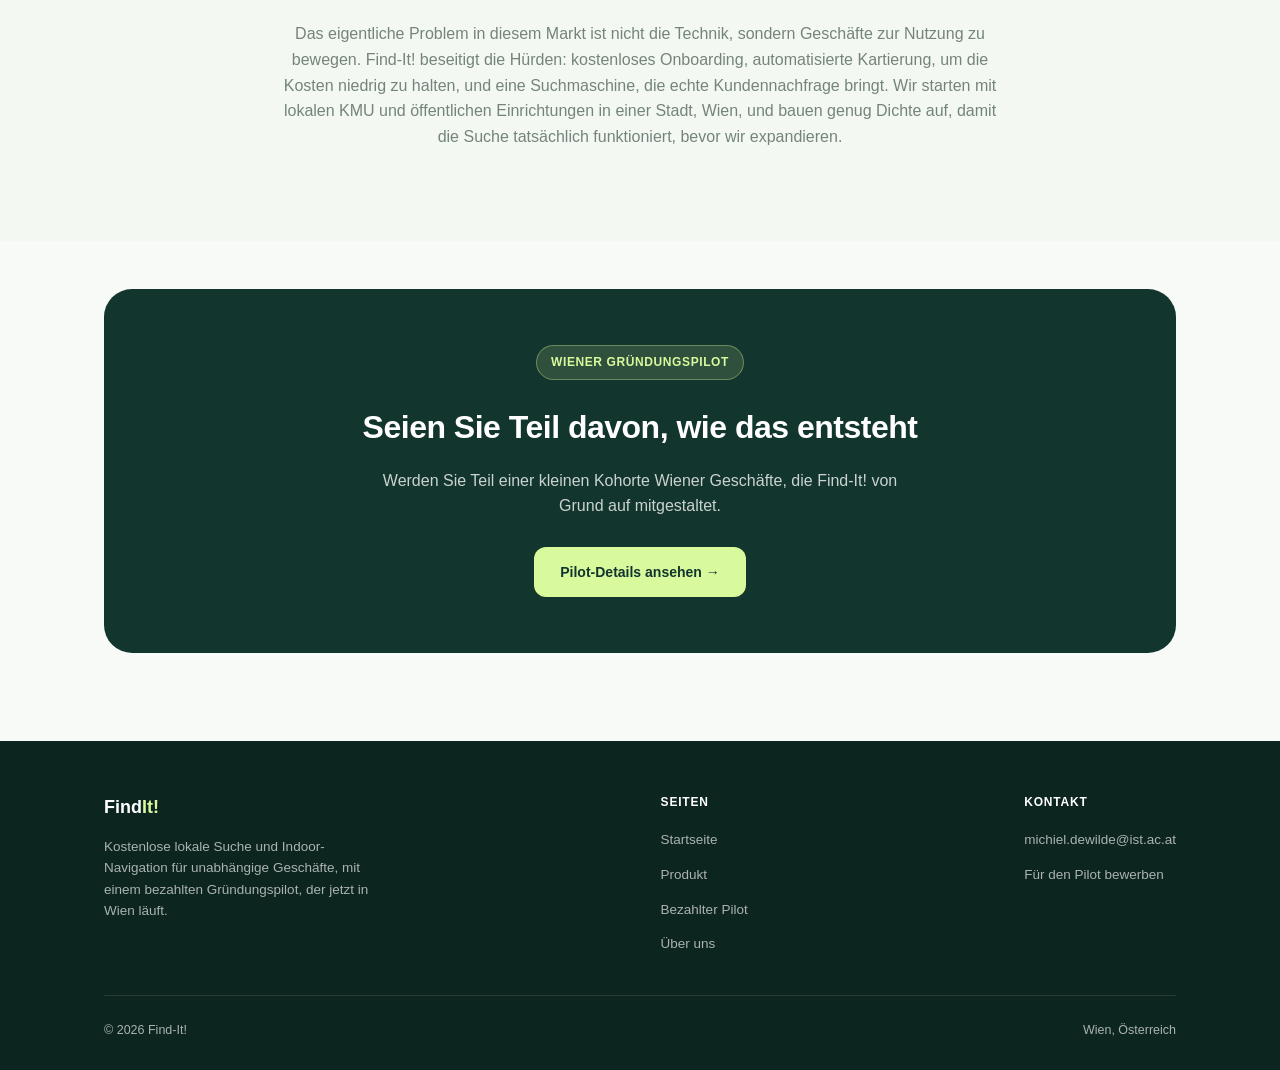
==== commit 6bc1a00b: "Name change" ====
--- a/about-de.html
+++ b/about-de.html
@@ -4,7 +4,7 @@
 <meta charset="utf-8">
 <meta name="viewport" content="width=device-width, initial-scale=1">
 <title>Über uns | Find-It!</title>
-<meta name="description" content="Warum es Find-It! gibt: um jeden physischen Raum digital zugänglich, durchsuchbar, vergleichbar und navigierbar zu machen — und unabhängigen Geschäften die Werkzeuge zu geben, um mit großen Plattformen und Marken zu konkurrieren.">
+<meta name="description" content="Warum es Find-It! gibt: um jeden physischen Raum durchsuchbar und navigierbar zu machen, damit unabhängige Geschäfte mit großen Plattformen und Marken konkurrieren können.">
 <link rel="icon" href="data:image/svg+xml,%3Csvg xmlns='http://www.w3.org/2000/svg' viewBox='0 0 100 100'%3E%3Crect width='100' height='100' rx='24' fill='%2312352d'/%3E%3Ctext x='50' y='68' font-size='60' text-anchor='middle'%3E%F0%9F%93%8D%3C/text%3E%3C/svg%3E">
 <link rel="stylesheet" href="css/style.css">
 </head>
@@ -32,7 +32,7 @@
   <div class="container">
     <span class="badge">Warum es uns gibt</span>
     <h1>Eine vertrauenswürdige Such- und Navigationsebene für den physischen Handel.</h1>
-    <p class="lead">Find-It! ist kein Indoor-Mapping-Anbieter. Es ist eine lokale Handelsinfrastruktur-Plattform — gebaut, damit physische Geschäfte genauso durchsuchbar, vergleichbar und navigierbar werden wie Online-Shops.</p>
+    <p class="lead">Find-It! ist kein Indoor-Mapping-Anbieter. Es ist eine lokale Handelsinfrastruktur-Plattform, gebaut, damit physische Geschäfte genauso durchsuchbar, vergleichbar und navigierbar werden wie Online-Shops.</p>
   </div>
 </header>
 
@@ -41,13 +41,13 @@
     <div class="row">
       <div class="row-text">
         <p class="eyebrow">Mission</p>
-        <h3>Jeden physischen Raum digital zugänglich, durchsuchbar, vergleichbar und navigierbar machen</h3>
-        <p>— und KMU dabei die Werkzeuge geben, um mit großen Plattformen und Marken zu konkurrieren.</p>
+        <h3>Jeden physischen Raum digital zugänglich, durchsuchbar, vergleichbar und navigierbar machen.</h3>
+        <p>Das gibt unabhängigen Geschäften die Werkzeuge, um mit großen Plattformen und Marken zu konkurrieren.</p>
       </div>
       <div class="row-text">
         <p class="eyebrow">Vision</p>
         <h3>Wahl nach Verdienst, nicht nur nach Bequemlichkeit</h3>
-        <p>Eine Welt, in der Kund:innen sich nicht nur deshalb für große Ketten entscheiden, weil sie sichtbarer oder vertrauter sind — in der jedes Geschäft eine vertrauenswürdige, vorhersehbare, digital unterstützte Einkaufserfahrung bieten kann.</p>
+        <p>Kund:innen sollten sich nicht nur deshalb für ein Geschäft entscheiden, weil es online sichtbarer ist. Jedes Geschäft sollte eine Einkaufserfahrung bieten können, der Kund:innen vertrauen.</p>
       </div>
     </div>
   </div>
@@ -58,16 +58,16 @@
     <p class="eyebrow center">Die Geschichte</p>
     <h2 class="section-title center">Warum das gebaut wurde</h2>
     <p class="section-sub center" style="max-width:720px">
-      Es begann mit der eigenen Frustration eines Gründers: an einem unbekannten Ort ankommen — eine neue Stadt, ein neuer Campus, ein neues Gebäude — und nicht herausfinden können, wo eigentlich alles ist. Nicht das große Bild „welcher Straßenzug", sondern das kleine, alltägliche Scheitern: welches Geschäft verkauft das hier, auf welchem Stockwerk ist das, lohnt sich der Weg überhaupt. Diese Lücke zwischen „technisch durchsuchbar" und „tatsächlich auffindbar" wurde zu einer tieferen Frage.
+      Es begann mit einem einfachen Problem: an einem neuen Ort ankommen, eine Stadt, ein Campus, ein Gebäude, und nicht finden, wonach man sucht. Nicht das große Bild, sondern die Kleinigkeiten: welches Geschäft verkauft das hier, auf welchem Stockwerk ist das, lohnt sich der Weg überhaupt.
     </p>
     <blockquote class="pullquote center">
       „Wenn Indoor-Navigation, lokale Produktsuche und digitale Sichtbarkeit von Geschäften technisch möglich sind, warum sind sie dann nicht längst überall verbreitet?"
     </blockquote>
     <p class="section-sub center" style="max-width:720px">
-      Die Antwort war, wie sich zeigte, nicht die Technologie. Jeder Baustein von Find-It! — Grundriss-Parsing, Routenfindung, Produktsuche, Propensity-Modellierung — ist heute baubar. Was fehlt, ist <em>Adoption</em>: Bestehende Lösungen sind zu teuer, zu fragmentiert oder für Konzernkund:innen mit eigener Einkaufsabteilung gebaut, nicht für die unabhängige Bäckerei oder Buchhandlung um die Ecke. Also startet Find-It! vom anderen Ende her — kostenlos im Kern, persönlich für die ersten Pilotpartner:innen, und entstanden aus dem Zusammenspiel von Interesse an Algorithmen, Barrierefreiheit, Handelsverhalten und digitaler Marktfairness.
+      Die Antwort ist, wie sich zeigt, nicht die Technologie. Grundriss-Parsing, Routenfindung, Produktsuche, Vorhersagemodellierung: alles heute baubar. Was fehlt, ist <em>Adoption</em>. Bestehende Lösungen sind zu teuer, zu fragmentiert oder für Konzern-Einkaufsabteilungen gebaut, nicht für die Bäckerei um die Ecke. Find-It! startet von der anderen Seite: kostenlos im Kern, persönlich für die ersten Pilotpartner:innen.
     </p>
     <p class="section-sub center" style="max-width:720px;margin-bottom:0">
-      Aktuell heißt das: Es wird solo gebaut, öffentlich, ein Pilotgespräch nach dem anderen — der Rest des Teams (Entwickler:innen, Growth, Barrierefreiheits-Berater:innen, irgendwann eine kaufmännische Leitung) wird aufgebaut, während der Wiener Pilot beweist, dass das Modell funktioniert.
+      Aktuell wird es solo gebaut, öffentlich, ein Pilotgespräch nach dem anderen. Der Rest des Teams, Entwickler:innen, Growth, Barrierefreiheits-Berater:innen, eine kaufmännische Leitung, wird aufgebaut, während der Wiener Pilot beweist, dass das Modell funktioniert.
     </p>
   </div>
 </section>
@@ -77,7 +77,7 @@
     <p class="eyebrow center">Was das unterscheidet</p>
     <h2 class="section-title center">Kein Indoor-Mapping-Anbieter</h2>
     <p class="section-sub center" style="max-width:720px">
-      Find-It! ist eine skalierbare lokale Handelsinfrastruktur-Plattform. Die Differenzierung liegt nicht in einer einzelnen Funktion — sondern darin, all das in einem adoptionsorientierten System zu vereinen, das derzeit kein einziger Mitbewerber für unabhängige Geschäfte bietet:
+      Find-It! ist eine skalierbare lokale Handelsinfrastruktur-Plattform. Keine einzelne Funktion macht den Unterschied. Es ist die Kombination all dessen in einem System, das auf Adoption ausgelegt ist, etwas, das derzeit kein einziger Mitbewerber unabhängigen Geschäften bietet:
     </p>
     <div class="values-grid">
       <div class="value-chip">Kostenlose automatisierte Indoor-Kartierung</div>
@@ -90,7 +90,7 @@
       <div class="value-chip">Netzwerkeffekte</div>
     </div>
     <p class="section-sub center" style="max-width:720px;margin-top:36px;margin-bottom:0">
-      In Find-It! zu investieren heißt nicht, in ein Kartierungs-Tool zu investieren. Es heißt, in eine neue Suchebene für den physischen Handel zu investieren — eine Plattform, auf der physische Geschäfte genauso durchsuchbar, vergleichbar und navigierbar werden, wie es Online-Shops längst sind.
+      In Find-It! zu investieren heißt nicht, in ein Kartierungs-Tool zu investieren. Es heißt, in eine neue Suchebene für den physischen Handel zu investieren: eine Plattform, auf der physische Geschäfte genauso durchsuchbar, vergleichbar und navigierbar werden, wie es Online-Shops längst sind.
     </p>
   </div>
 </section>
@@ -100,7 +100,7 @@
     <p class="eyebrow center">Die Chance</p>
     <h2 class="section-title center">Ein Wachstumsmarkt, auf KMU-Ebene noch unterversorgt</h2>
     <p class="section-sub center" style="max-width:720px">
-      Indoor-Positionierung, Indoor-Navigation und standortbezogene Dienste sollen weiter stark wachsen, angetrieben von Smart Buildings, Retail-Analytics, Gesundheitswesen und Transport. Gleichzeitig bleibt der lokale Handel für KMU unterentwickelt: Konsument:innen beginnen ihre Produktsuche zunehmend online, aber kleinere Geschäfte sind in diesen Suchen selten sichtbar. Die größte Chance liegt nicht im Verkauf von Indoor-Karten — sondern darin, die vertrauenswürdige Entdeckungs- und Navigationsebene zu werden, die dem lokalen Handel bisher fehlt.
+      Indoor-Positionierung, Indoor-Navigation und standortbezogene Dienste sollen weiter stark wachsen, angetrieben von Smart Buildings, Retail-Analytics, Gesundheitswesen und Transport. Gleichzeitig bleibt der lokale Handel für KMU unterentwickelt: Konsument:innen beginnen ihre Produktsuche zunehmend online, aber kleinere Geschäfte sind in diesen Suchen selten sichtbar. Die größte Chance liegt nicht im Verkauf von Indoor-Karten. Sie liegt darin, die vertrauenswürdige Entdeckungs- und Navigationsebene zu werden, die dem lokalen Handel bisher fehlt.
     </p>
   </div>
 </section>
@@ -129,7 +129,7 @@
     <p class="eyebrow center">Strategie</p>
     <h2 class="section-title center">Erst Dichte, dann Netzwerkeffekte</h2>
     <p class="section-sub center" style="max-width:720px">
-      Die größte Hürde in diesem Markt ist nicht die technische Machbarkeit — es ist die Adoption. Find-It! setzt auf ein Modell ohne Einstiegshürden: kostenloses Onboarding, automatisierte deterministische Kartierung, um die Kosten niedrig zu halten, und eine kundenseitige Suchmaschine, die echte Nachfrage schafft. Wir starten mit lokalen KMU und öffentlichen Einrichtungen in einer Stadt — Wien —, um genug Dichte aufzubauen, damit die Suche tatsächlich funktioniert, bevor wir expandieren.
+      Das eigentliche Problem in diesem Markt ist nicht die Technik, sondern Geschäfte zur Nutzung zu bewegen. Find-It! beseitigt die Hürden: kostenloses Onboarding, automatisierte Kartierung, um die Kosten niedrig zu halten, und eine Suchmaschine, die echte Kundennachfrage bringt. Wir starten mit lokalen KMU und öffentlichen Einrichtungen in einer Stadt, Wien, und bauen genug Dichte auf, damit die Suche tatsächlich funktioniert, bevor wir expandieren.
     </p>
   </div>
 </section>
@@ -152,7 +152,7 @@
     <div class="footer-grid">
       <div style="max-width:280px">
         <div class="footer-brand">Find<span style="color:var(--lime)">It!</span></div>
-        <p style="font-size:13.5px">Kostenlose lokale Suche und Indoor-Navigation für unabhängige Geschäfte — mit einem bezahlten Gründungspilot, der jetzt in Wien läuft.</p>
+        <p style="font-size:13.5px">Kostenlose lokale Suche und Indoor-Navigation für unabhängige Geschäfte, mit einem bezahlten Gründungspilot, der jetzt in Wien läuft.</p>
       </div>
       <div class="footer-col">
         <h4>Seiten</h4>
--- a/css/style.css
+++ b/css/style.css
@@ -534,7 +534,5 @@
   font-style: italic;
 }
 .divider { height: 1px; background: var(--border); margin: 0; }
-.plan-pipeline { display: flex; align-items: center; gap: 18px; }
+.plan-pipeline { display: flex; flex-direction: column; gap: 18px; }
 .plan-pipeline > div { flex: 1; }
-.plan-pipeline .arrow { font-size: 26px; color: var(--muted); flex: 0; }
-@media (max-width: 640px) { .plan-pipeline { flex-direction: column; } .plan-pipeline .arrow { transform: rotate(90deg); } }
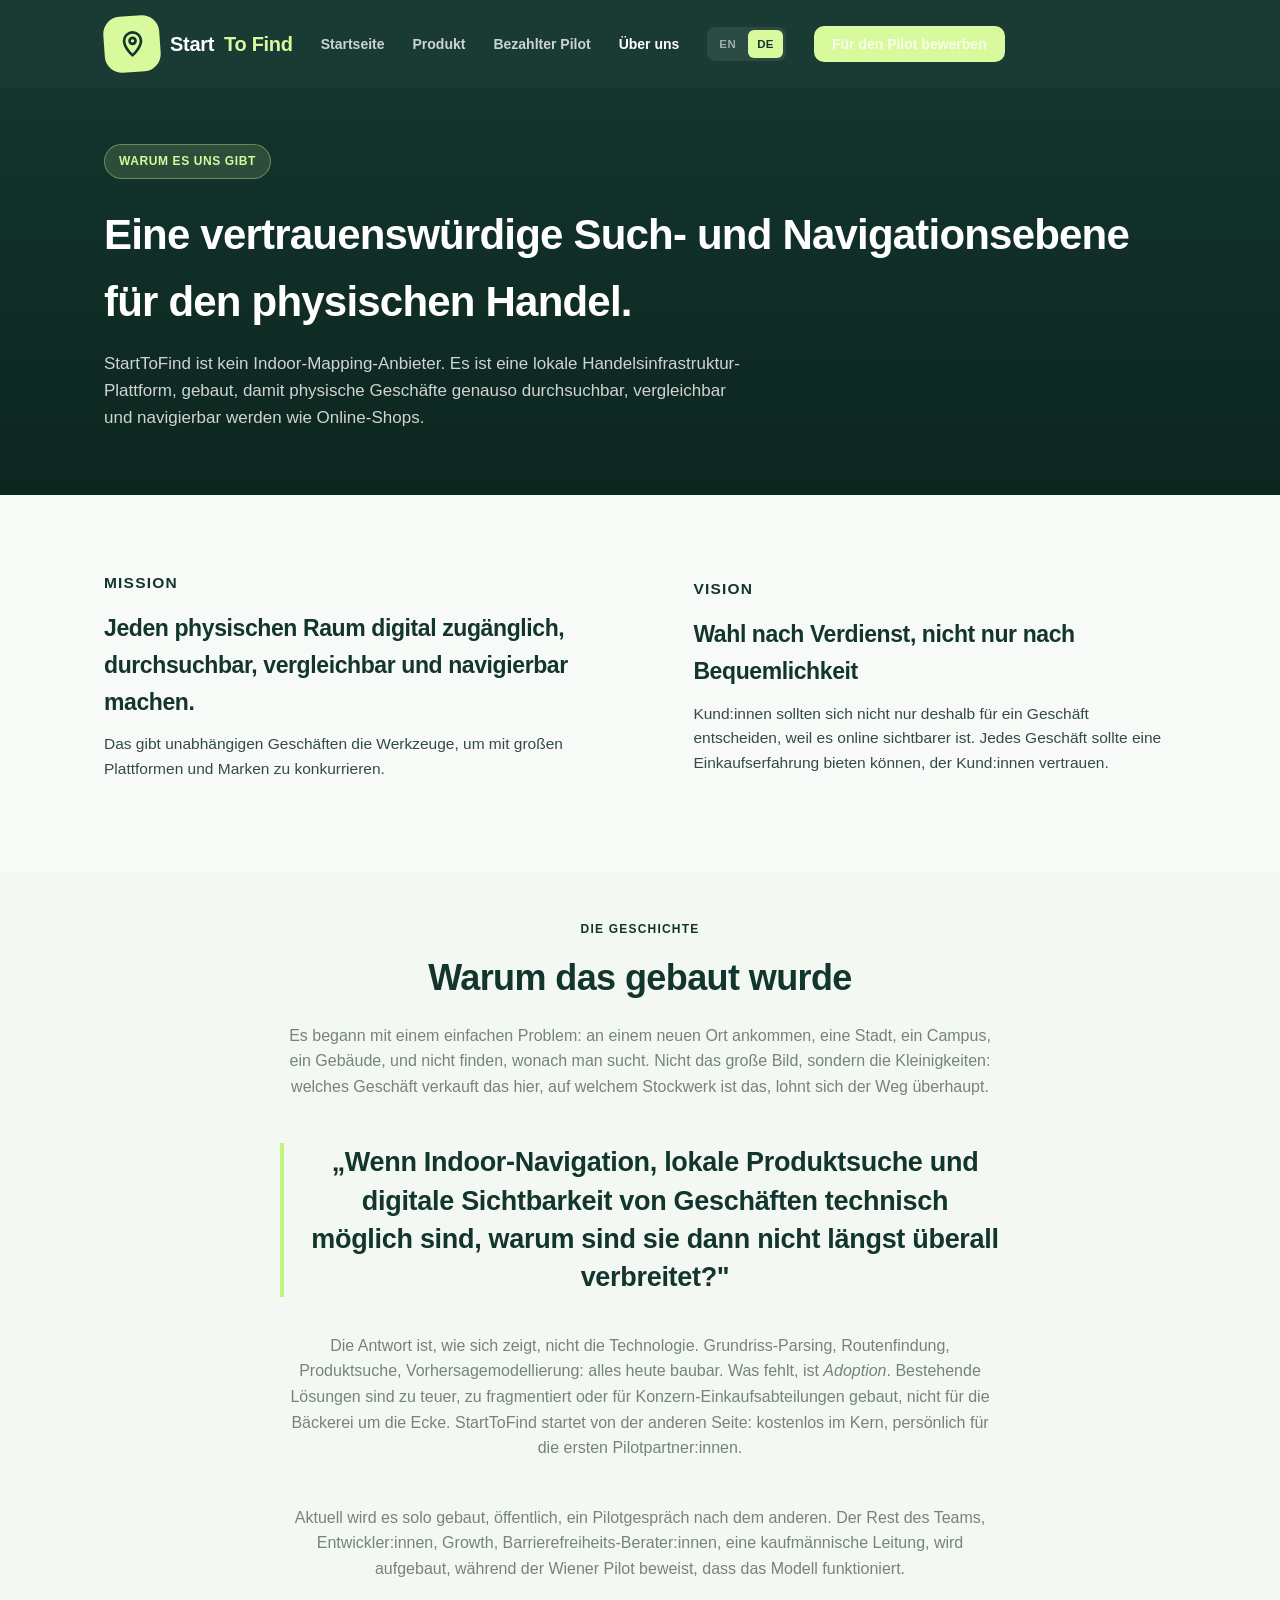
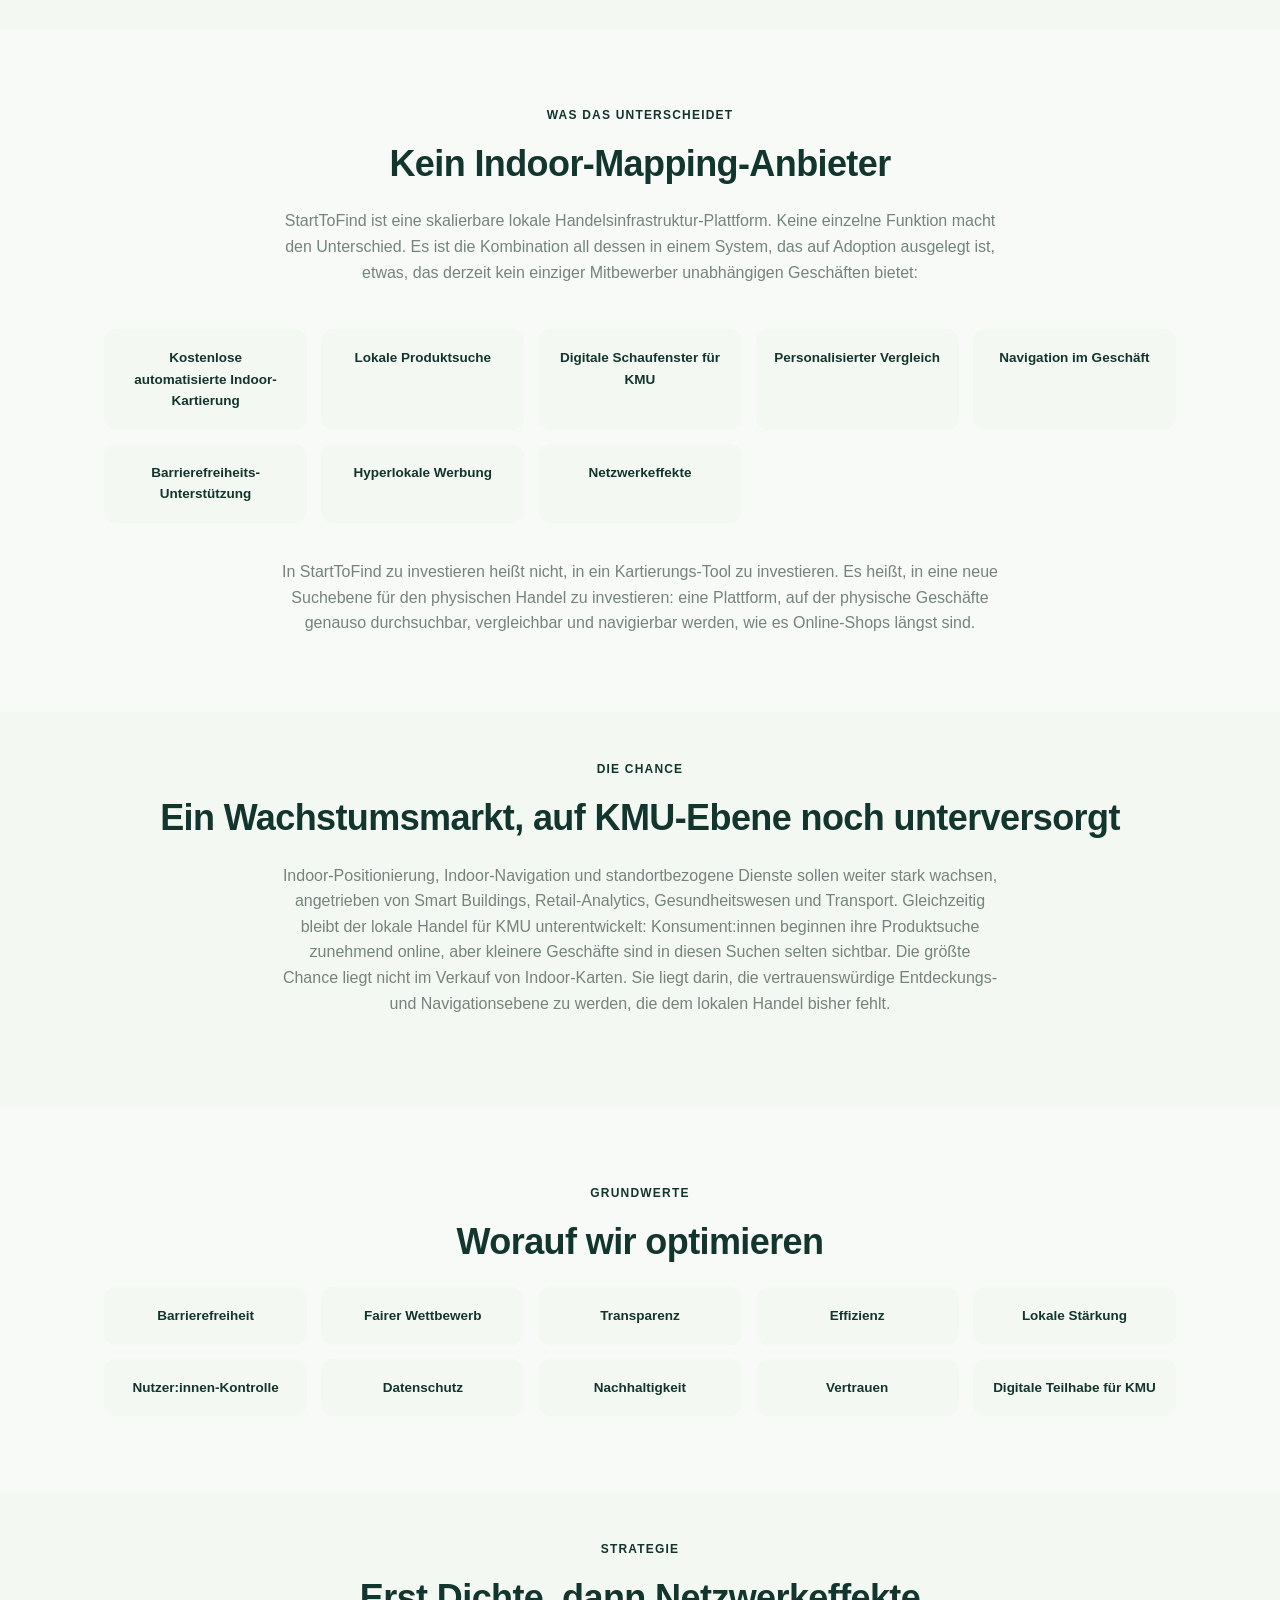
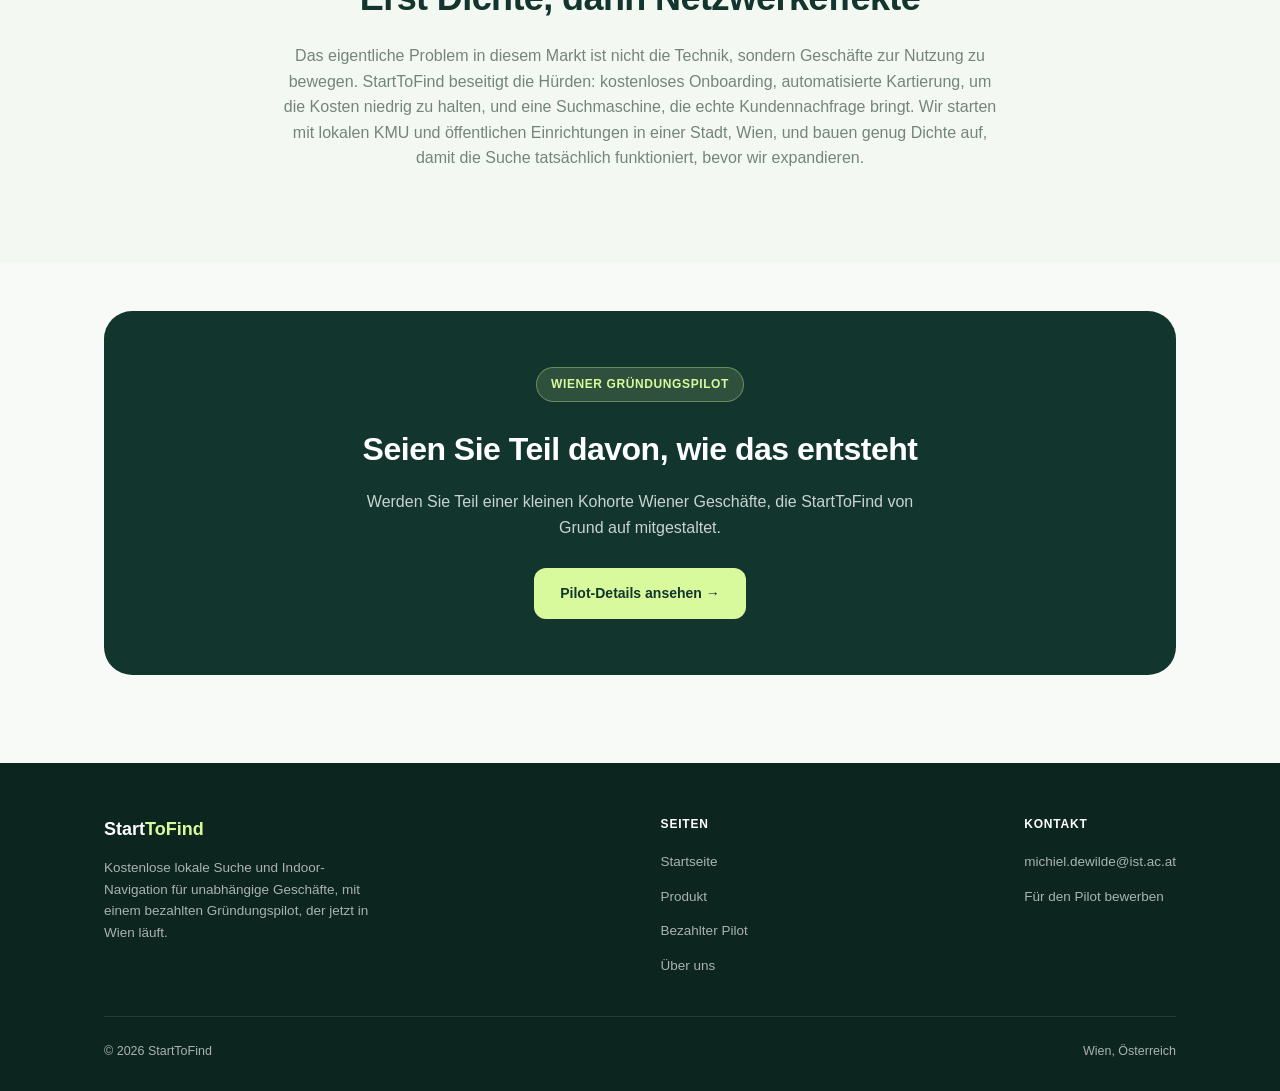
==== commit 55b30d61: "updates website" ====
--- a/about-de.html
+++ b/about-de.html
@@ -3,9 +3,9 @@
 <head>
 <meta charset="utf-8">
 <meta name="viewport" content="width=device-width, initial-scale=1">
-<title>Über uns | Find-It!</title>
-<meta name="description" content="Warum es Find-It! gibt: um jeden physischen Raum durchsuchbar und navigierbar zu machen, damit unabhängige Geschäfte mit großen Plattformen und Marken konkurrieren können.">
-<link rel="icon" href="data:image/svg+xml,%3Csvg xmlns='http://www.w3.org/2000/svg' viewBox='0 0 100 100'%3E%3Crect width='100' height='100' rx='24' fill='%2312352d'/%3E%3Ctext x='50' y='68' font-size='60' text-anchor='middle'%3E%F0%9F%93%8D%3C/text%3E%3C/svg%3E">
+<title>Über uns | StartToFind</title>
+<meta name="description" content="Warum es StartToFind gibt: um jeden physischen Raum durchsuchbar und navigierbar zu machen, damit unabhängige Geschäfte mit großen Plattformen und Marken konkurrieren können.">
+<link rel="icon" href="data:image/svg+xml,%3Csvg xmlns='http://www.w3.org/2000/svg' viewBox='0 0 100 100'%3E%3Crect width='100' height='100' rx='24' fill='%2312352d'/%3E%3Ctext x='50' y='65' font-family='Arial,sans-serif' font-size='34' font-weight='700' text-anchor='middle' fill='%23d9f99d'%3EST%3C/text%3E%3C/svg%3E">
 <link rel="stylesheet" href="css/style.css">
 </head>
 <body>
@@ -13,8 +13,8 @@
 <nav class="nav">
   <div class="nav-inner">
     <a href="index-de.html" class="brand">
-      <span class="brand-mark">📍</span>
-      Find<span class="accent">It!</span>
+      <span class="brand-mark" aria-hidden="true"><svg viewBox="0 0 24 24" focusable="false"><path d="M12 21s7-6.1 7-12a7 7 0 1 0-14 0c0 5.9 7 12 7 12Z"></path><circle cx="12" cy="9" r="2.5"></circle></svg></span>
+      Start <span class="accent">To Find</span>
     </a>
     <button class="nav-toggle" aria-label="Menü">☰</button>
     <ul class="nav-links">
@@ -32,7 +32,7 @@
   <div class="container">
     <span class="badge">Warum es uns gibt</span>
     <h1>Eine vertrauenswürdige Such- und Navigationsebene für den physischen Handel.</h1>
-    <p class="lead">Find-It! ist kein Indoor-Mapping-Anbieter. Es ist eine lokale Handelsinfrastruktur-Plattform, gebaut, damit physische Geschäfte genauso durchsuchbar, vergleichbar und navigierbar werden wie Online-Shops.</p>
+    <p class="lead">StartToFind ist kein Indoor-Mapping-Anbieter. Es ist eine lokale Handelsinfrastruktur-Plattform, gebaut, damit physische Geschäfte genauso durchsuchbar, vergleichbar und navigierbar werden wie Online-Shops.</p>
   </div>
 </header>
 
@@ -64,7 +64,7 @@
       „Wenn Indoor-Navigation, lokale Produktsuche und digitale Sichtbarkeit von Geschäften technisch möglich sind, warum sind sie dann nicht längst überall verbreitet?"
     </blockquote>
     <p class="section-sub center" style="max-width:720px">
-      Die Antwort ist, wie sich zeigt, nicht die Technologie. Grundriss-Parsing, Routenfindung, Produktsuche, Vorhersagemodellierung: alles heute baubar. Was fehlt, ist <em>Adoption</em>. Bestehende Lösungen sind zu teuer, zu fragmentiert oder für Konzern-Einkaufsabteilungen gebaut, nicht für die Bäckerei um die Ecke. Find-It! startet von der anderen Seite: kostenlos im Kern, persönlich für die ersten Pilotpartner:innen.
+      Die Antwort ist, wie sich zeigt, nicht die Technologie. Grundriss-Parsing, Routenfindung, Produktsuche, Vorhersagemodellierung: alles heute baubar. Was fehlt, ist <em>Adoption</em>. Bestehende Lösungen sind zu teuer, zu fragmentiert oder für Konzern-Einkaufsabteilungen gebaut, nicht für die Bäckerei um die Ecke. StartToFind startet von der anderen Seite: kostenlos im Kern, persönlich für die ersten Pilotpartner:innen.
     </p>
     <p class="section-sub center" style="max-width:720px;margin-bottom:0">
       Aktuell wird es solo gebaut, öffentlich, ein Pilotgespräch nach dem anderen. Der Rest des Teams, Entwickler:innen, Growth, Barrierefreiheits-Berater:innen, eine kaufmännische Leitung, wird aufgebaut, während der Wiener Pilot beweist, dass das Modell funktioniert.
@@ -77,7 +77,7 @@
     <p class="eyebrow center">Was das unterscheidet</p>
     <h2 class="section-title center">Kein Indoor-Mapping-Anbieter</h2>
     <p class="section-sub center" style="max-width:720px">
-      Find-It! ist eine skalierbare lokale Handelsinfrastruktur-Plattform. Keine einzelne Funktion macht den Unterschied. Es ist die Kombination all dessen in einem System, das auf Adoption ausgelegt ist, etwas, das derzeit kein einziger Mitbewerber unabhängigen Geschäften bietet:
+      StartToFind ist eine skalierbare lokale Handelsinfrastruktur-Plattform. Keine einzelne Funktion macht den Unterschied. Es ist die Kombination all dessen in einem System, das auf Adoption ausgelegt ist, etwas, das derzeit kein einziger Mitbewerber unabhängigen Geschäften bietet:
     </p>
     <div class="values-grid">
       <div class="value-chip">Kostenlose automatisierte Indoor-Kartierung</div>
@@ -90,7 +90,7 @@
       <div class="value-chip">Netzwerkeffekte</div>
     </div>
     <p class="section-sub center" style="max-width:720px;margin-top:36px;margin-bottom:0">
-      In Find-It! zu investieren heißt nicht, in ein Kartierungs-Tool zu investieren. Es heißt, in eine neue Suchebene für den physischen Handel zu investieren: eine Plattform, auf der physische Geschäfte genauso durchsuchbar, vergleichbar und navigierbar werden, wie es Online-Shops längst sind.
+      In StartToFind zu investieren heißt nicht, in ein Kartierungs-Tool zu investieren. Es heißt, in eine neue Suchebene für den physischen Handel zu investieren: eine Plattform, auf der physische Geschäfte genauso durchsuchbar, vergleichbar und navigierbar werden, wie es Online-Shops längst sind.
     </p>
   </div>
 </section>
@@ -129,7 +129,7 @@
     <p class="eyebrow center">Strategie</p>
     <h2 class="section-title center">Erst Dichte, dann Netzwerkeffekte</h2>
     <p class="section-sub center" style="max-width:720px">
-      Das eigentliche Problem in diesem Markt ist nicht die Technik, sondern Geschäfte zur Nutzung zu bewegen. Find-It! beseitigt die Hürden: kostenloses Onboarding, automatisierte Kartierung, um die Kosten niedrig zu halten, und eine Suchmaschine, die echte Kundennachfrage bringt. Wir starten mit lokalen KMU und öffentlichen Einrichtungen in einer Stadt, Wien, und bauen genug Dichte auf, damit die Suche tatsächlich funktioniert, bevor wir expandieren.
+      Das eigentliche Problem in diesem Markt ist nicht die Technik, sondern Geschäfte zur Nutzung zu bewegen. StartToFind beseitigt die Hürden: kostenloses Onboarding, automatisierte Kartierung, um die Kosten niedrig zu halten, und eine Suchmaschine, die echte Kundennachfrage bringt. Wir starten mit lokalen KMU und öffentlichen Einrichtungen in einer Stadt, Wien, und bauen genug Dichte auf, damit die Suche tatsächlich funktioniert, bevor wir expandieren.
     </p>
   </div>
 </section>
@@ -139,7 +139,7 @@
     <div class="cta-banner">
       <span class="badge" style="background:rgba(217,249,157,0.14)">Wiener Gründungspilot</span>
       <h2>Seien Sie Teil davon, wie das entsteht</h2>
-      <p>Werden Sie Teil einer kleinen Kohorte Wiener Geschäfte, die Find-It! von Grund auf mitgestaltet.</p>
+      <p>Werden Sie Teil einer kleinen Kohorte Wiener Geschäfte, die StartToFind von Grund auf mitgestaltet.</p>
       <div class="btn-row" style="justify-content:center">
         <a href="pilot-de.html#apply" class="btn btn-lime">Pilot-Details ansehen →</a>
       </div>
@@ -151,7 +151,7 @@
   <div class="container">
     <div class="footer-grid">
       <div style="max-width:280px">
-        <div class="footer-brand">Find<span style="color:var(--lime)">It!</span></div>
+        <div class="footer-brand">Start<span style="color:var(--lime)">ToFind</span></div>
         <p style="font-size:13.5px">Kostenlose lokale Suche und Indoor-Navigation für unabhängige Geschäfte, mit einem bezahlten Gründungspilot, der jetzt in Wien läuft.</p>
       </div>
       <div class="footer-col">
@@ -172,7 +172,7 @@
       </div>
     </div>
     <div class="footer-bottom">
-      <span>© 2026 Find-It!</span>
+      <span>© 2026 StartToFind</span>
       <span>Wien, Österreich</span>
     </div>
   </div>
--- a/css/style.css
+++ b/css/style.css
@@ -48,7 +48,7 @@
 .nav-inner {
   display: flex;
   align-items: center;
-  justify-content: space-between;
+  justify-content: flex-start;
   padding: 16px 24px;
   max-width: var(--maxw);
   margin: 0 auto;
@@ -62,16 +62,28 @@
   font-size: 20px;
   letter-spacing: -0.3px;
   text-decoration: none;
+  flex: 0 0 auto;
+  margin-right: 28px;
+  white-space: nowrap;
 }
 .brand-mark {
-  width: 32px; height: 32px;
+  width: 56px; height: 56px;
   background: var(--lime);
   color: var(--dark);
-  border-radius: 9px;
+  border-radius: 17px;
   display: grid;
   place-items: center;
-  font-size: 16px;
-  transform: rotate(-3deg);
+  transform: rotate(-4deg);
+}
+.brand-mark svg {
+  width: 29px;
+  height: 29px;
+  fill: none;
+  stroke: currentColor;
+  stroke-width: 2.2;
+  stroke-linecap: round;
+  stroke-linejoin: round;
+  transform: rotate(4deg);
 }
 .brand .accent { color: var(--lime); }
 .nav-links {
@@ -80,12 +92,14 @@
   gap: 28px;
   list-style: none;
   margin: 0; padding: 0;
+  flex: 0 0 auto;
 }
 .nav-links a {
   color: rgba(255,255,255,0.78);
   text-decoration: none;
   font-size: 14px;
   font-weight: 600;
+  white-space: nowrap;
 }
 .nav-links a:hover, .nav-links a.active { color: #fff; }
 .nav-cta {
@@ -140,6 +154,13 @@
   }
 }
 
+@media (min-width: 821px) and (max-width: 1080px) {
+  .nav-inner { padding-left: 16px; padding-right: 16px; }
+  .brand { margin-right: 18px; }
+  .nav-links { gap: 18px; }
+  .nav-cta { padding-left: 14px; padding-right: 14px; }
+}
+
 /* ---------- Buttons ---------- */
 .btn {
   display: inline-flex;
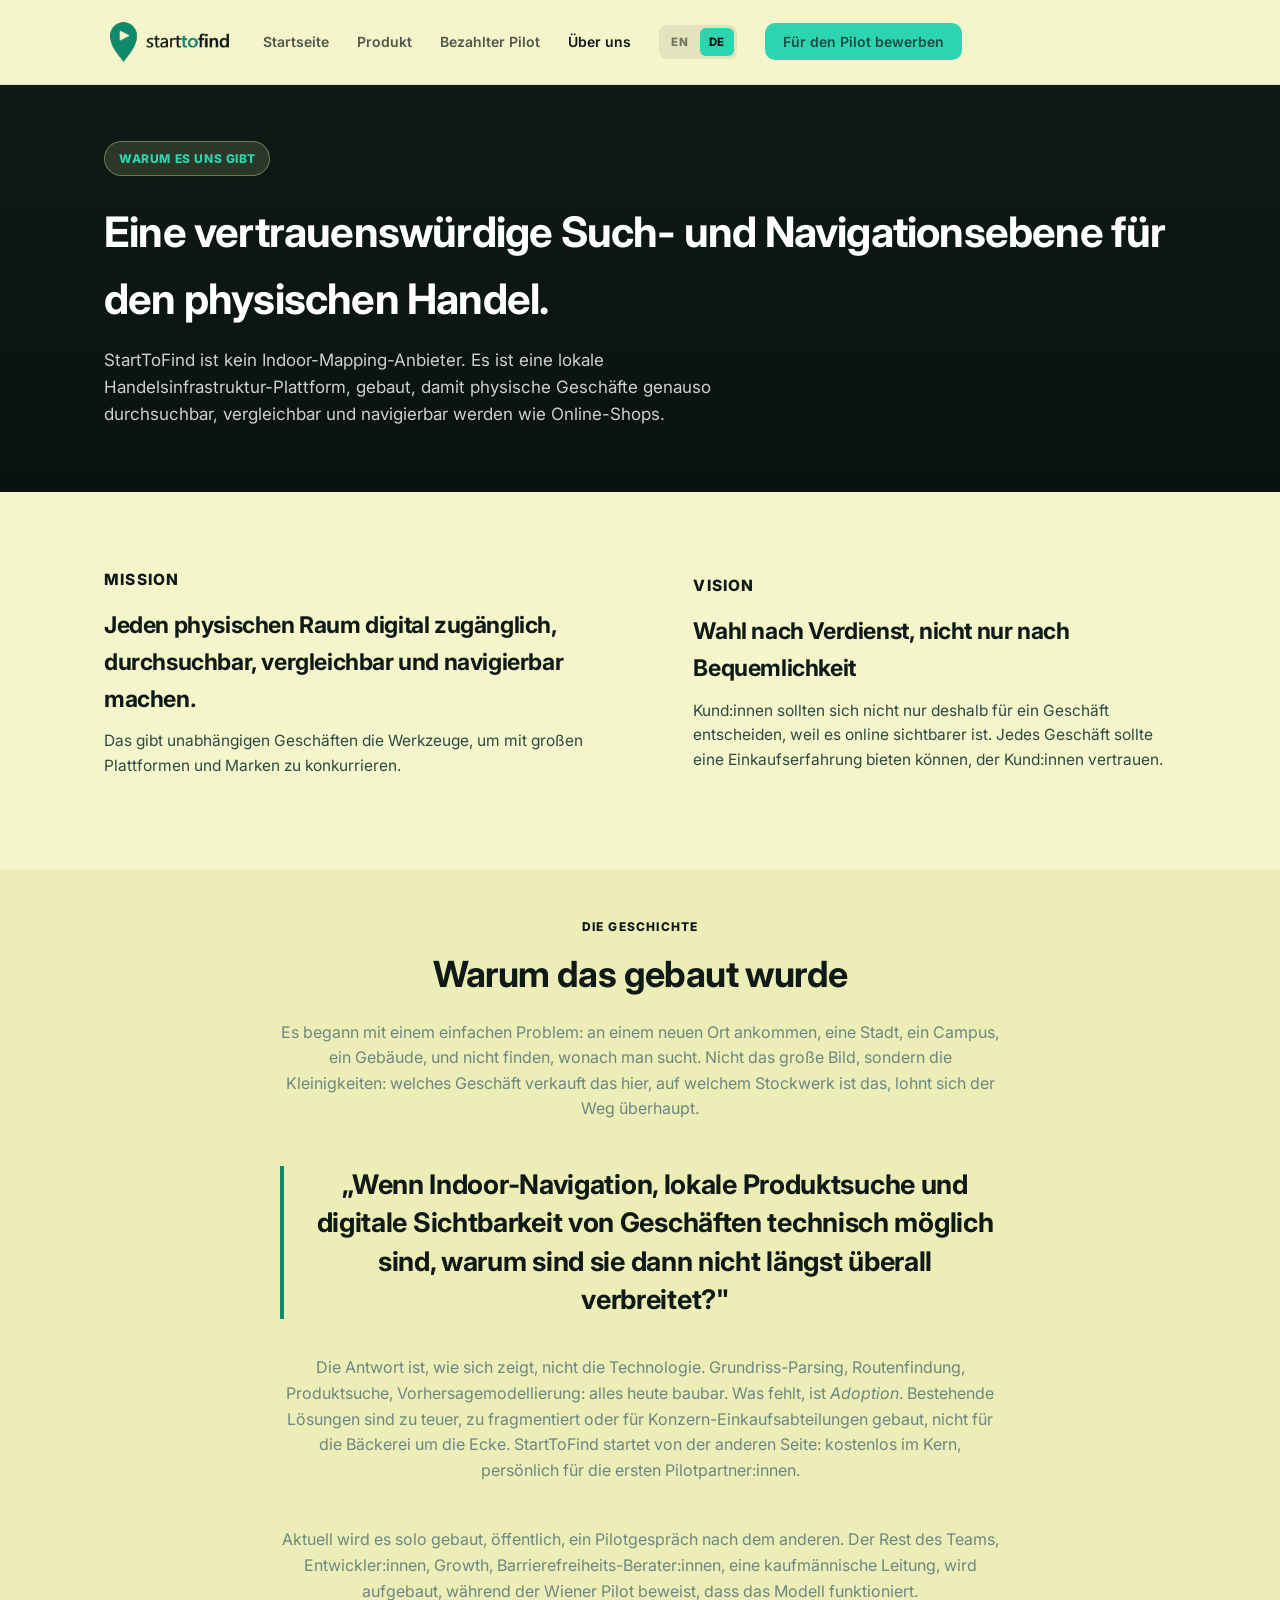
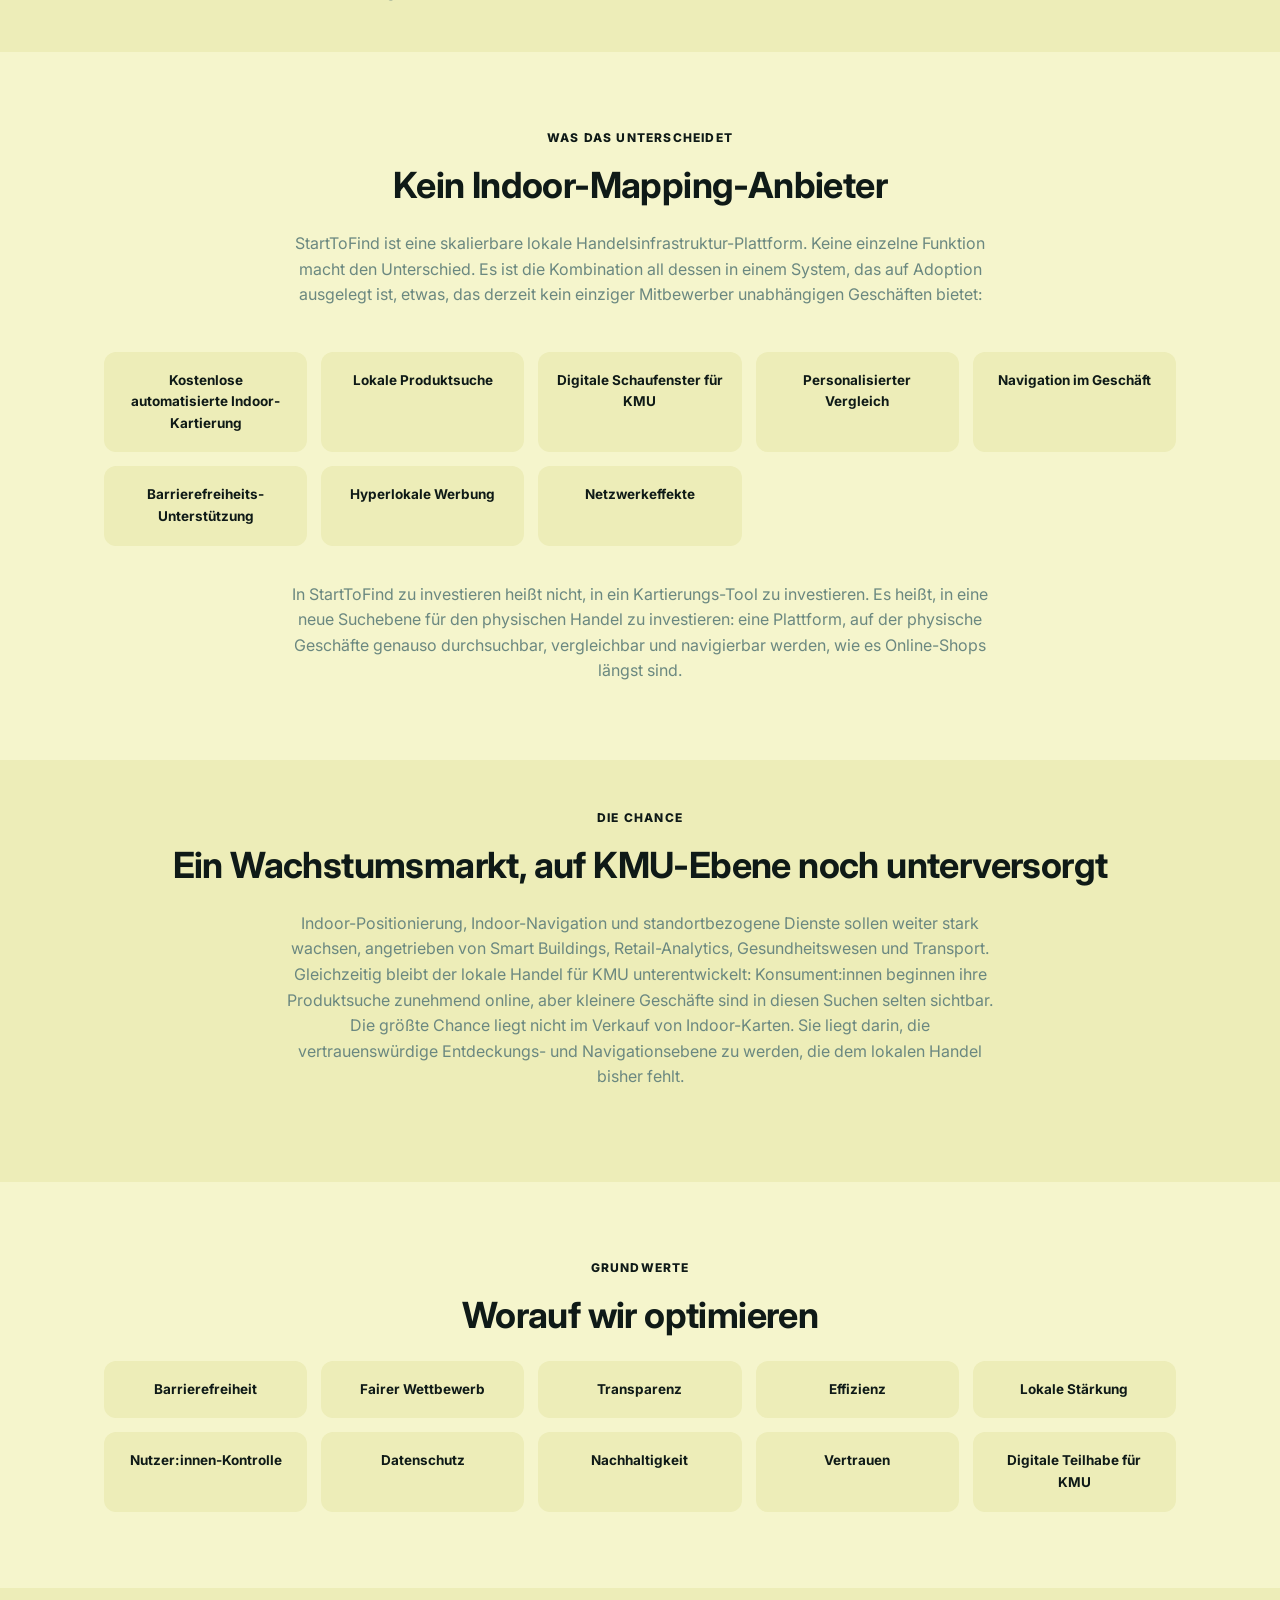
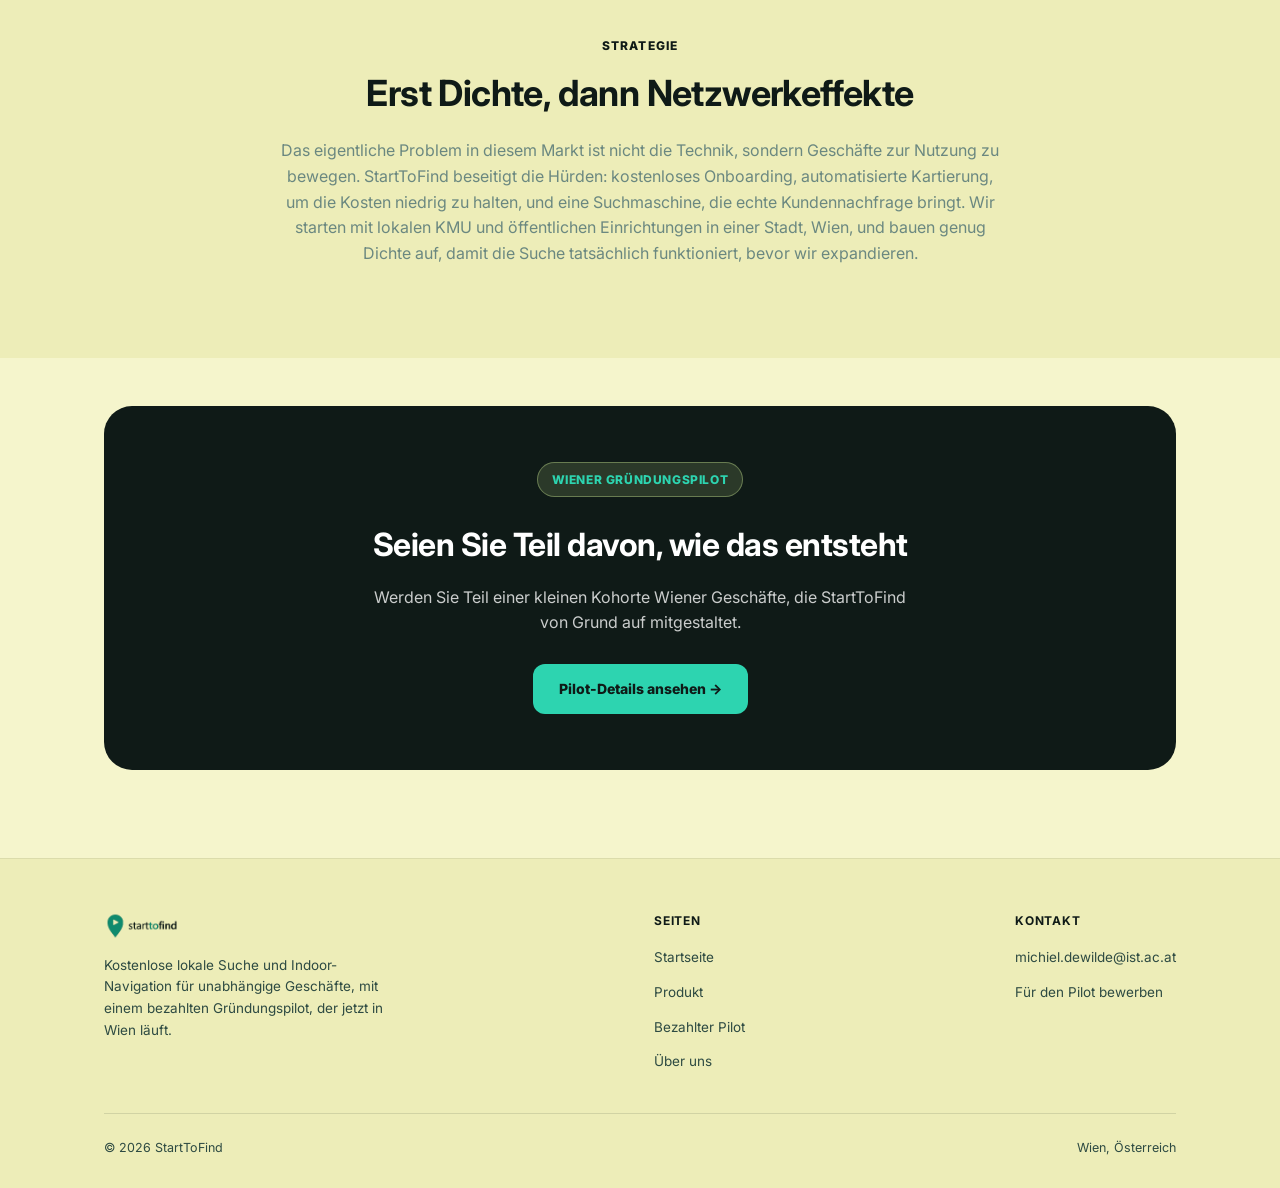
==== commit 124f98a5: "color update" ====
--- a/about-de.html
+++ b/about-de.html
@@ -1,21 +1,35 @@
-<!doctype html>
+﻿<!doctype html>
 <html lang="de">
 <head>
 <meta charset="utf-8">
 <meta name="viewport" content="width=device-width, initial-scale=1">
 <title>Über uns | StartToFind</title>
 <meta name="description" content="Warum es StartToFind gibt: um jeden physischen Raum durchsuchbar und navigierbar zu machen, damit unabhängige Geschäfte mit großen Plattformen und Marken konkurrieren können.">
-<link rel="icon" href="data:image/svg+xml,%3Csvg xmlns='http://www.w3.org/2000/svg' viewBox='0 0 100 100'%3E%3Crect width='100' height='100' rx='24' fill='%2312352d'/%3E%3Ctext x='50' y='65' font-family='Arial,sans-serif' font-size='34' font-weight='700' text-anchor='middle' fill='%23d9f99d'%3EST%3C/text%3E%3C/svg%3E">
+<meta name="robots" content="index, follow">
+<link rel="canonical" href="https://starttofind.com/about-de.html">
+<link rel="alternate" hreflang="en" href="https://starttofind.com/about.html">
+<link rel="alternate" hreflang="de-AT" href="https://starttofind.com/about-de.html">
+<link rel="alternate" hreflang="x-default" href="https://starttofind.com/about.html">
+<meta property="og:type" content="website">
+<meta property="og:site_name" content="StartToFind">
+<meta property="og:title" content="Über uns | StartToFind">
+<meta property="og:description" content="Warum es StartToFind gibt: um jeden physischen Raum durchsuchbar und navigierbar zu machen, damit unabhängige Geschäfte mit großen Plattformen und Marken konkurrieren können.">
+<meta property="og:url" content="https://starttofind.com/about-de.html">
+<meta property="og:image" content="https://starttofind.com/img/poster-search-and-navigation.jpg">
+<meta property="og:image:alt" content="Lokale Suche und Indoor-Navigation mit StartToFind">
+<meta property="og:locale" content="de_AT">
+<meta name="twitter:card" content="summary_large_image">
+<meta name="twitter:title" content="Über uns | StartToFind">
+<meta name="twitter:description" content="Warum es StartToFind gibt: um jeden physischen Raum durchsuchbar und navigierbar zu machen, damit unabhängige Geschäfte mit großen Plattformen und Marken konkurrieren können.">
+<meta name="twitter:image" content="https://starttofind.com/img/poster-search-and-navigation.jpg">
+<link rel="icon" href="img/starttofind-icon.png" type="image/png">
 <link rel="stylesheet" href="css/style.css">
 </head>
 <body>
 
 <nav class="nav">
   <div class="nav-inner">
-    <a href="index-de.html" class="brand">
-      <span class="brand-mark" aria-hidden="true"><svg viewBox="0 0 24 24" focusable="false"><path d="M12 21s7-6.1 7-12a7 7 0 1 0-14 0c0 5.9 7 12 7 12Z"></path><circle cx="12" cy="9" r="2.5"></circle></svg></span>
-      Start <span class="accent">To Find</span>
-    </a>
+    <a href="index-de.html" class="brand"><img src="img/starttofind-logo-warm.png" alt="starttofind" class="brand-logo"></a>
     <button class="nav-toggle" aria-label="Menü">☰</button>
     <ul class="nav-links">
       <li><a href="index-de.html">Startseite</a></li>
@@ -151,7 +165,7 @@
   <div class="container">
     <div class="footer-grid">
       <div style="max-width:280px">
-        <div class="footer-brand">Start<span style="color:var(--lime)">ToFind</span></div>
+        <div class="footer-brand"><img src="img/starttofind-logo-warm.png" alt="starttofind" style="height:30px;width:auto;display:block"></div>
         <p style="font-size:13.5px">Kostenlose lokale Suche und Indoor-Navigation für unabhängige Geschäfte, mit einem bezahlten Gründungspilot, der jetzt in Wien läuft.</p>
       </div>
       <div class="footer-col">
--- a/css/style.css
+++ b/css/style.css
@@ -1,22 +1,29 @@
+@import url('https://fonts.googleapis.com/css2?family=Inter:wght@400;500;600;700;800&display=swap');
+
 :root {
-  --dark: #12352d;
-  --dark2: #0d251f;
-  --lime: #d9f99d;
-  --lime2: #c2f37a;
-  --ink: #12352d;
-  --body: #334b43;
-  --muted: #74847c;
-  --bg: #f8faf7;
-  --card: #ffffff;
-  --panel: #f4f8f2;
+  --primary: #0f8a6d;
+  --primary-dark: #0c7059;
+  --primary-deeper: #095746;
+  --dark: #0f1a17;
+  --dark2: #09120f;
+  --lime: #2dd4b0;
+  --lime2: #0f8a6d;
+  --ink: #0f1a17;
+  --body: #2d4a42;
+  --muted: #6b8880;
+  --bg: #f5f5cc;
+  --card: #fefef0;
+  --panel: #ededb8;
+  --warm: #f5f5cc;
+  --warm-deep: #ededb8;
   --warn-panel: #fbf5ec;
   --warn-border: #f0e3cc;
-  --border: #e3e9e2;
+  --border: #dde8e4;
   --radius: 18px;
   --radius-sm: 12px;
-  --shadow: 0 10px 40px rgba(18, 53, 45, 0.08);
+  --shadow: 0 10px 40px rgba(15, 138, 109, 0.09);
   --maxw: 1120px;
-  --font: -apple-system, BlinkMacSystemFont, "Segoe UI", Roboto, Helvetica, Arial, sans-serif;
+  --font: "Inter", -apple-system, BlinkMacSystemFont, "Segoe UI", Roboto, Helvetica, Arial, sans-serif;
 }
 
 * { box-sizing: border-box; }
@@ -42,8 +49,9 @@
   position: sticky;
   top: 0;
   z-index: 100;
-  background: rgba(18, 53, 45, 0.97);
-  backdrop-filter: blur(6px);
+  background: var(--warm);
+  border-bottom: 1px solid rgba(15, 26, 23, 0.08);
+  backdrop-filter: blur(8px);
 }
 .nav-inner {
   display: flex;
@@ -57,7 +65,7 @@
   display: flex;
   align-items: center;
   gap: 10px;
-  color: #fff;
+  color: var(--ink);
   font-weight: 800;
   font-size: 20px;
   letter-spacing: -0.3px;
@@ -66,26 +74,11 @@
   margin-right: 28px;
   white-space: nowrap;
 }
-.brand-mark {
-  width: 56px; height: 56px;
-  background: var(--lime);
-  color: var(--dark);
-  border-radius: 17px;
-  display: grid;
-  place-items: center;
-  transform: rotate(-4deg);
-}
-.brand-mark svg {
-  width: 29px;
-  height: 29px;
-  fill: none;
-  stroke: currentColor;
-  stroke-width: 2.2;
-  stroke-linecap: round;
-  stroke-linejoin: round;
-  transform: rotate(4deg);
-}
-.brand .accent { color: var(--lime); }
+.brand-logo {
+  height: 52px;
+  width: auto;
+  display: block;
+}
 .nav-links {
   display: flex;
   align-items: center;
@@ -95,13 +88,13 @@
   flex: 0 0 auto;
 }
 .nav-links a {
-  color: rgba(255,255,255,0.78);
+  color: rgba(15, 26, 23, 0.72);
   text-decoration: none;
   font-size: 14px;
   font-weight: 600;
   white-space: nowrap;
 }
-.nav-links a:hover, .nav-links a.active { color: #fff; }
+.nav-links a:hover, .nav-links a.active { color: var(--ink); }
 .nav-cta {
   background: var(--lime);
   color: var(--dark);
@@ -117,7 +110,7 @@
   display: flex;
   align-items: center;
   gap: 3px;
-  background: rgba(255,255,255,0.08);
+  background: rgba(15, 26, 23, 0.08);
   border-radius: 8px;
   padding: 3px;
 }
@@ -126,7 +119,7 @@
   border-radius: 6px;
   font-size: 11.5px;
   font-weight: 800;
-  color: rgba(255,255,255,0.55);
+  color: rgba(15, 26, 23, 0.55);
   text-decoration: none;
   letter-spacing: 0.4px;
 }
@@ -139,7 +132,7 @@
   .nav-links { display: none; }
   .nav-toggle {
     display: block;
-    background: none; border: none; color: #fff;
+    background: none; border: none; color: var(--ink);
     font-size: 22px; cursor: pointer;
   }
   .nav-inner { flex-wrap: wrap; }
@@ -149,7 +142,7 @@
     width: 100%;
     gap: 14px;
     padding: 18px 0 6px;
-    border-top: 1px solid rgba(255,255,255,0.12);
+    border-top: 1px solid rgba(15, 26, 23, 0.12);
     margin-top: 14px;
   }
 }
@@ -303,8 +296,8 @@
 }
 .icon-chip {
   width: 40px; height: 40px;
-  background: #eaf7e4;
-  color: #2f7a4f;
+  background: #e8f7f2;
+  color: var(--primary);
   border-radius: 10px;
   display: grid;
   place-items: center;
@@ -336,8 +329,8 @@
 }
 .status-pill {
   display: inline-block;
-  background: #eaf7e4;
-  color: #1f6b3d;
+  background: #e8f7f2;
+  color: var(--primary-dark);
   font-size: 11.5px;
   font-weight: 800;
   text-transform: uppercase;
@@ -396,7 +389,7 @@
 }
 .checklist li::before {
   content: "✓";
-  color: #2f7a4f;
+  color: var(--primary);
   font-weight: 800;
   flex-shrink: 0;
 }
@@ -483,7 +476,7 @@
   color: var(--ink);
   line-height: 1.42;
   letter-spacing: -0.3px;
-  border-left: 4px solid var(--lime2);
+  border-left: 4px solid var(--primary);
   padding-left: 26px;
   margin: 36px auto;
   max-width: 720px;
@@ -508,10 +501,11 @@
 
 /* ---------- Footer ---------- */
 footer {
-  background: var(--dark2);
-  color: rgba(255,255,255,0.65);
+  background: var(--warm-deep);
+  color: var(--body);
   padding: 52px 0 30px;
   margin-top: 40px;
+  border-top: 1px solid rgba(15, 26, 23, 0.08);
 }
 .footer-grid {
   display: flex;
@@ -519,17 +513,17 @@
   gap: 40px;
   flex-wrap: wrap;
   padding-bottom: 30px;
-  border-bottom: 1px solid rgba(255,255,255,0.1);
-}
-.footer-brand { color: #fff; font-weight: 800; font-size: 18px; margin-bottom: 10px; }
+  border-bottom: 1px solid rgba(15, 26, 23, 0.12);
+}
+.footer-brand { color: var(--ink); font-weight: 800; font-size: 18px; margin-bottom: 10px; }
 .footer-col h4 {
-  color: #fff; font-size: 12px; text-transform: uppercase;
+  color: var(--ink); font-size: 12px; text-transform: uppercase;
   letter-spacing: 0.8px; margin: 0 0 14px;
 }
 .footer-col ul { list-style: none; margin: 0; padding: 0; }
 .footer-col li { margin-bottom: 9px; }
-.footer-col a { text-decoration: none; color: rgba(255,255,255,0.65); font-size: 13.5px; }
-.footer-col a:hover { color: #fff; }
+.footer-col a { text-decoration: none; color: var(--body); font-size: 13.5px; }
+.footer-col a:hover { color: var(--primary-dark); }
 .footer-bottom {
   display: flex; justify-content: space-between; align-items: center;
   flex-wrap: wrap; gap: 10px;
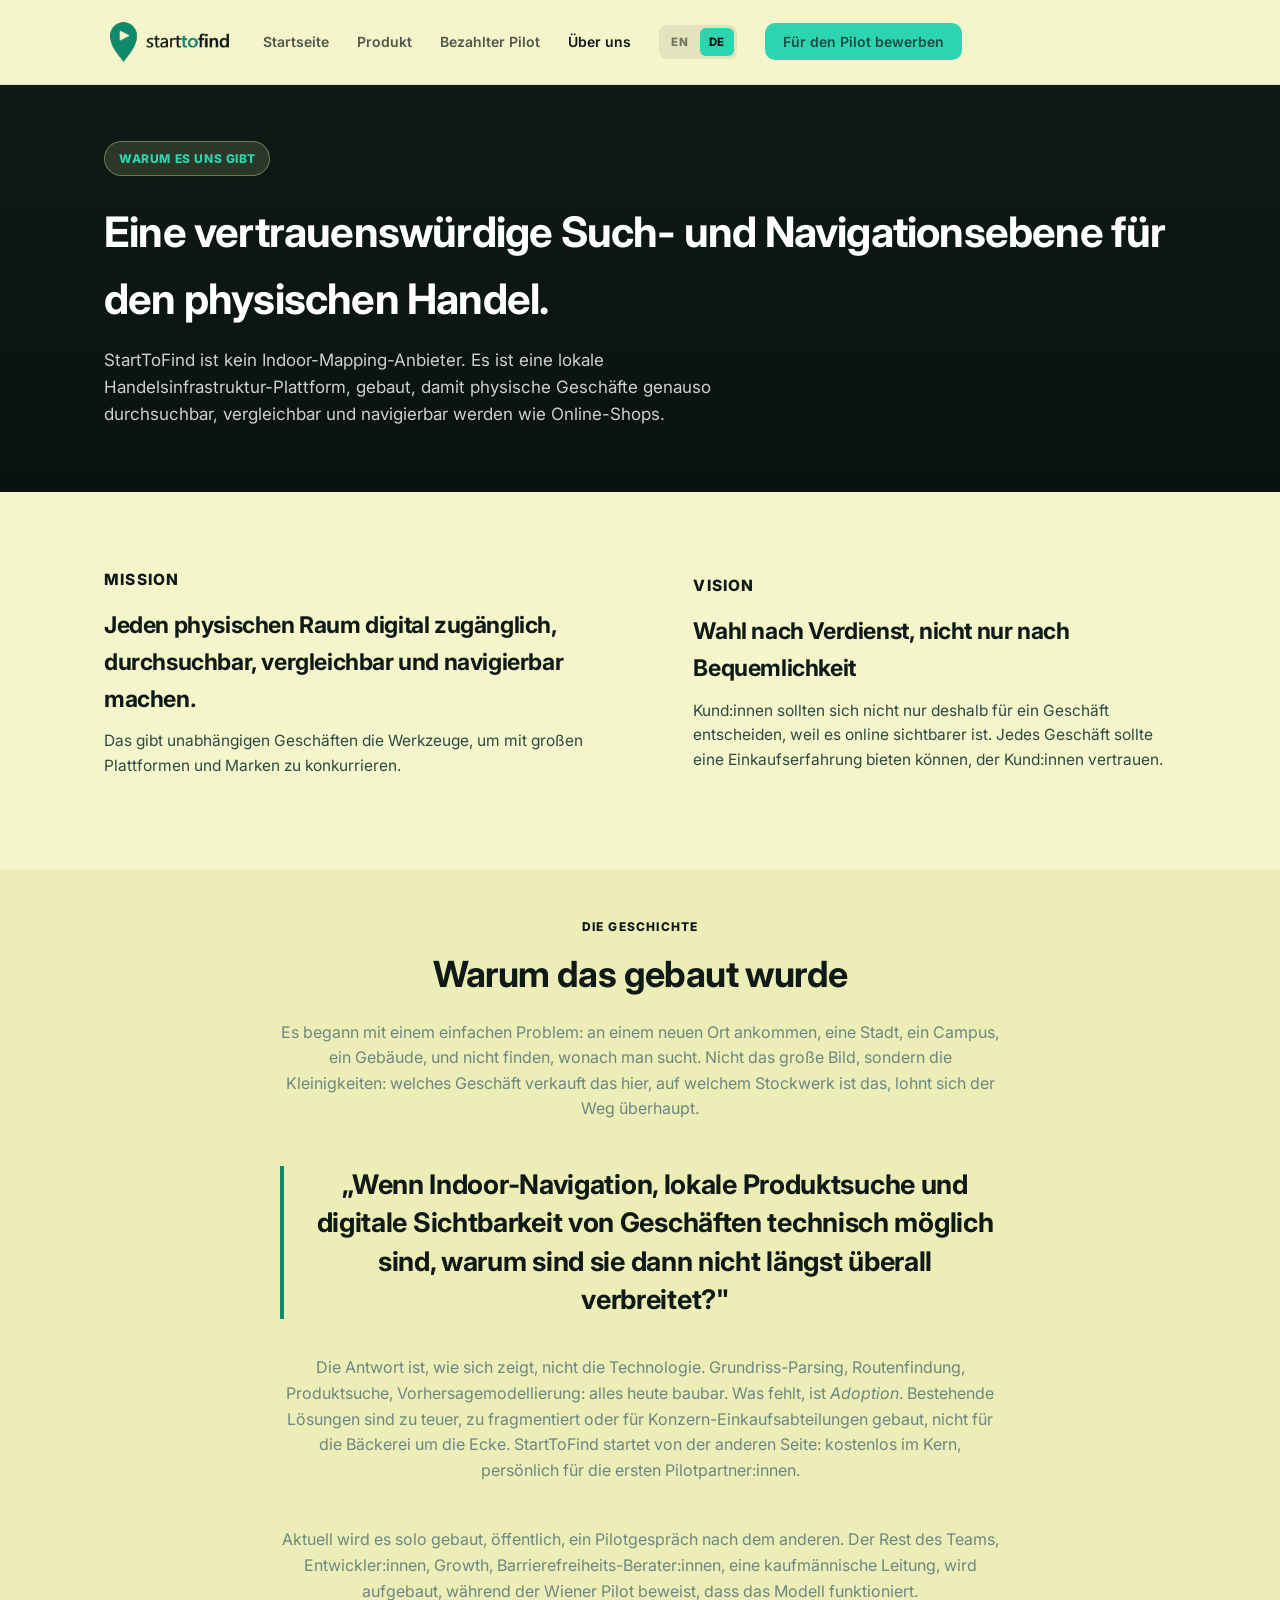
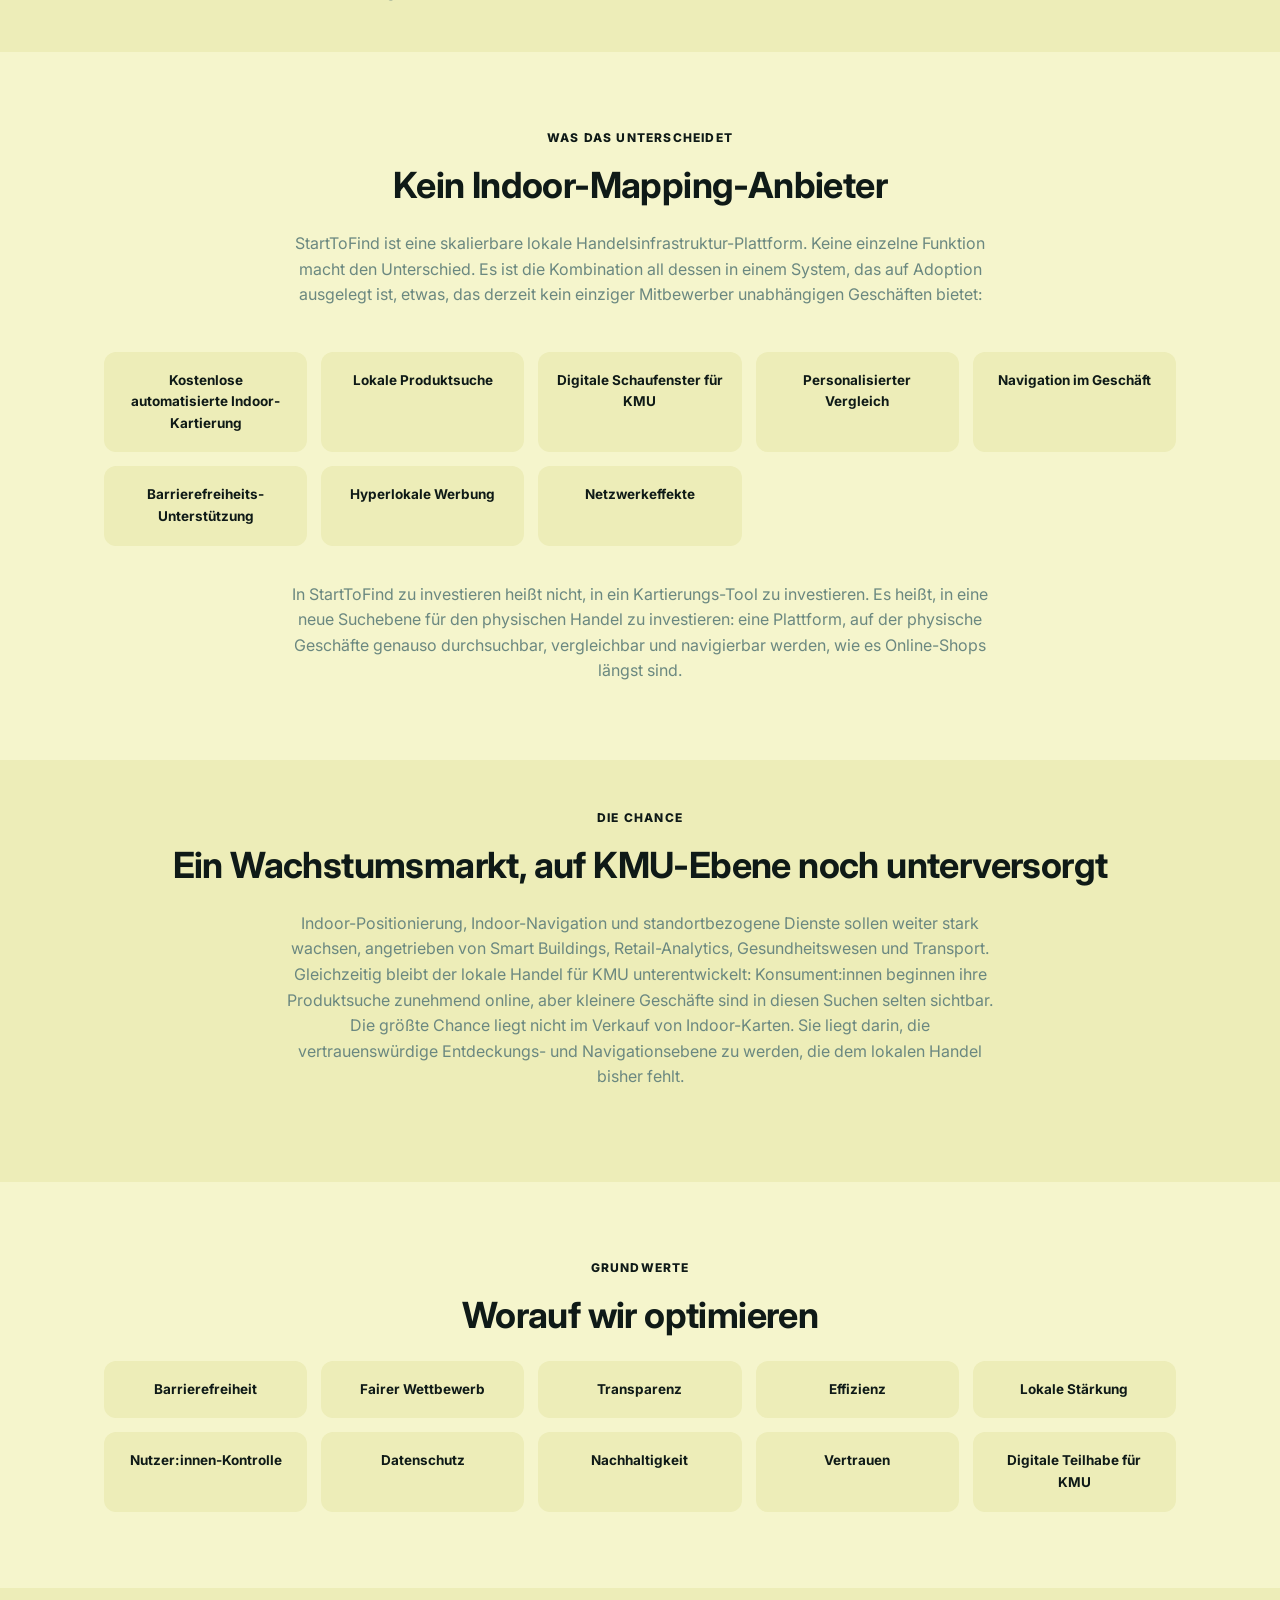
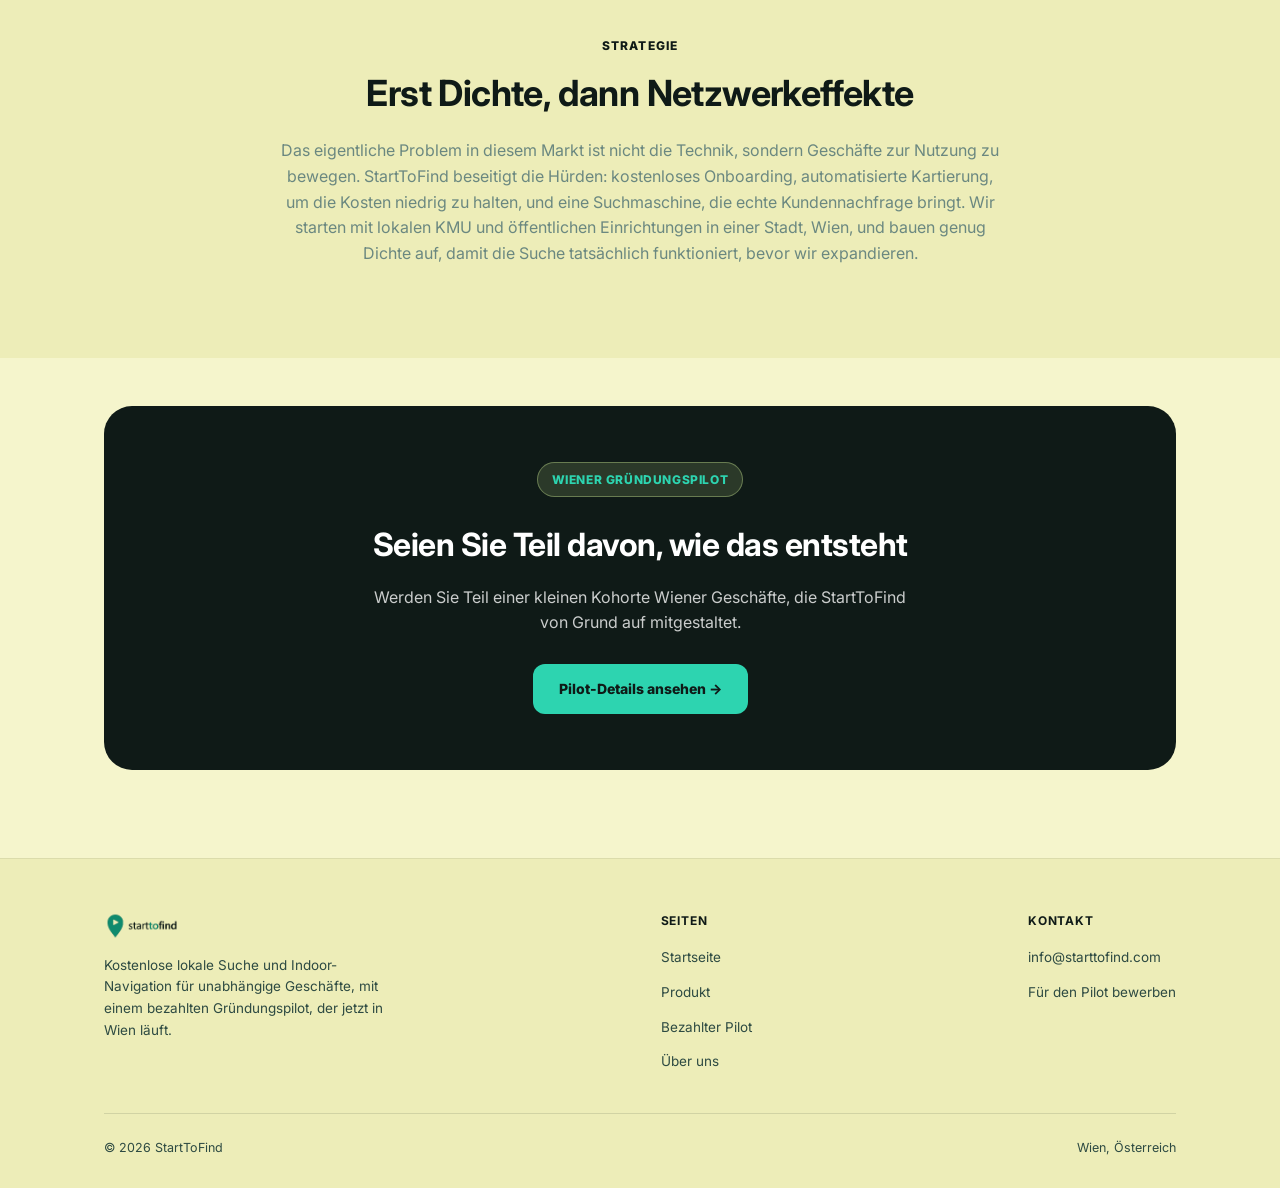
==== commit d47b1617: "websitupdat" ====
--- a/about-de.html
+++ b/about-de.html
@@ -180,7 +180,7 @@
       <div class="footer-col">
         <h4>Kontakt</h4>
         <ul>
-          <li><a href="mailto:michiel.dewilde@ist.ac.at">michiel.dewilde@ist.ac.at</a></li>
+          <li><a href="mailto:info@starttofind.com">info@starttofind.com</a></li>
           <li><a href="pilot-de.html#apply">Für den Pilot bewerben</a></li>
         </ul>
       </div>
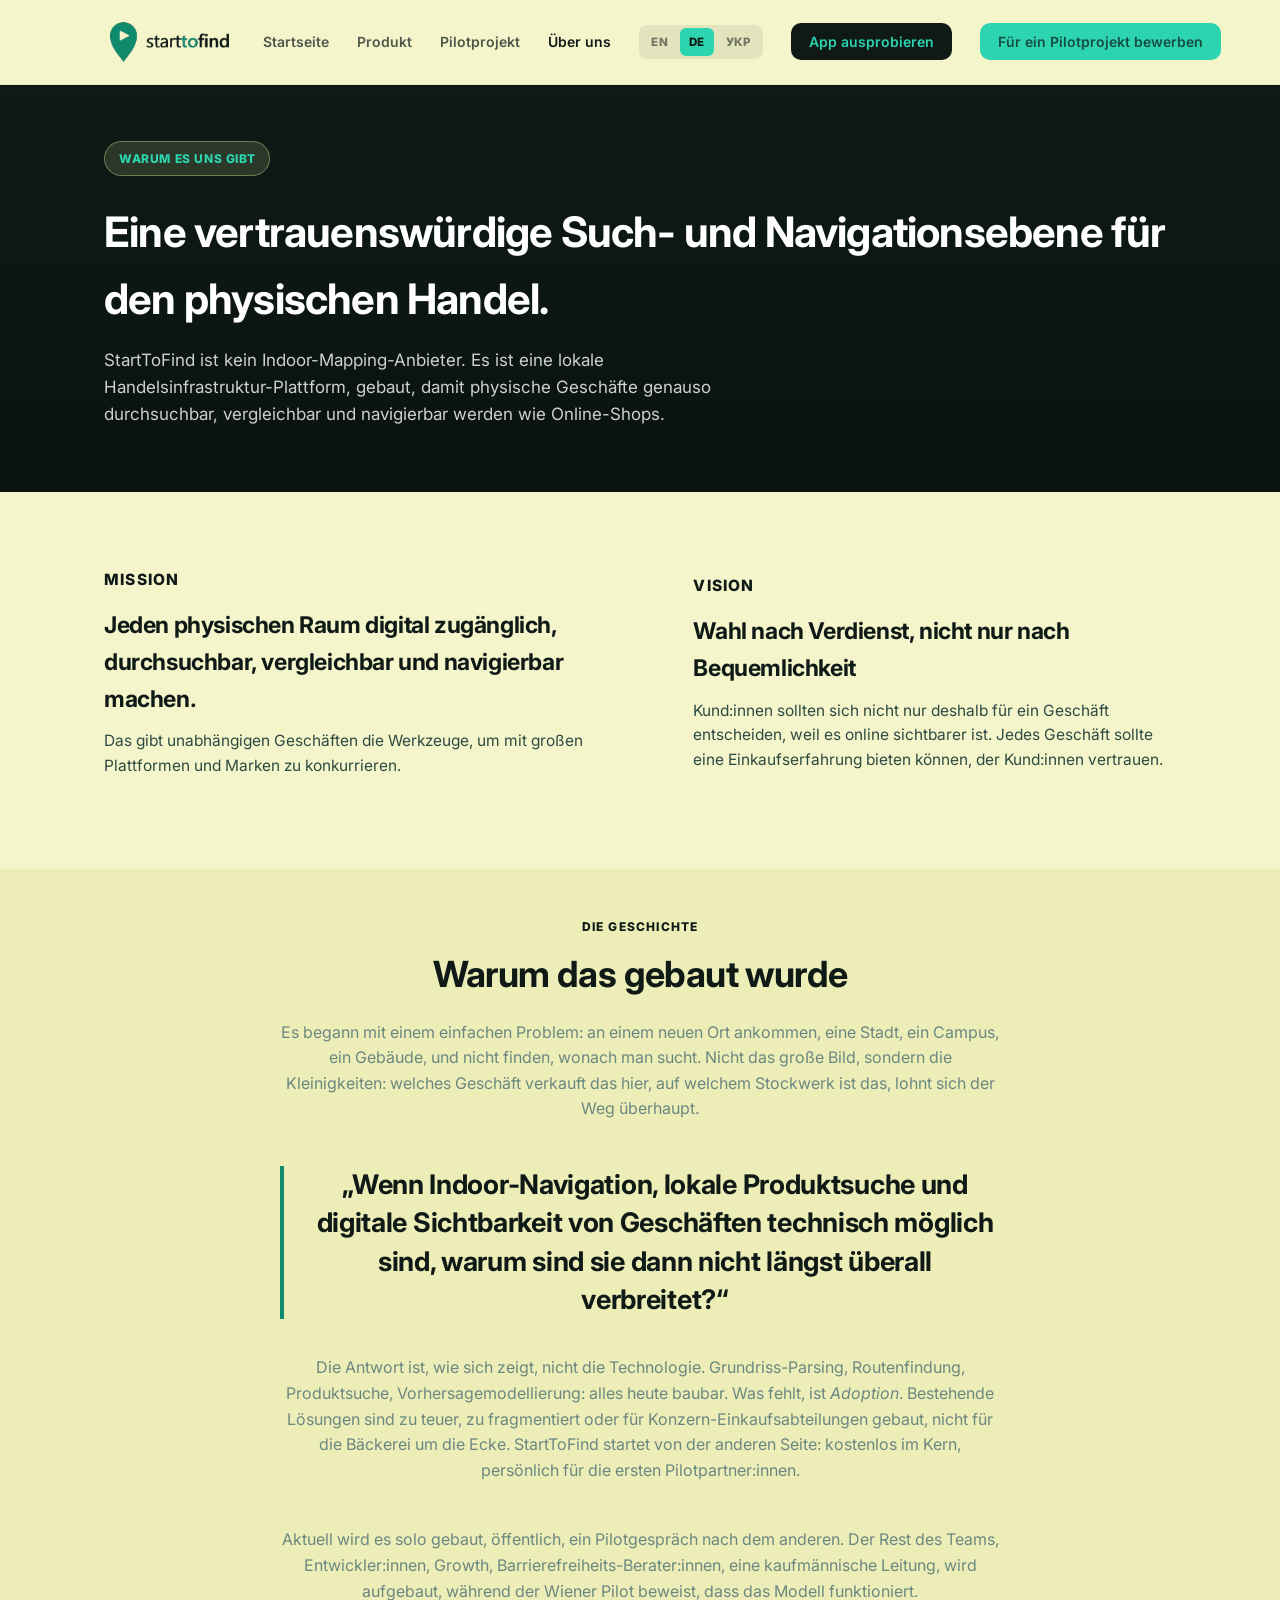
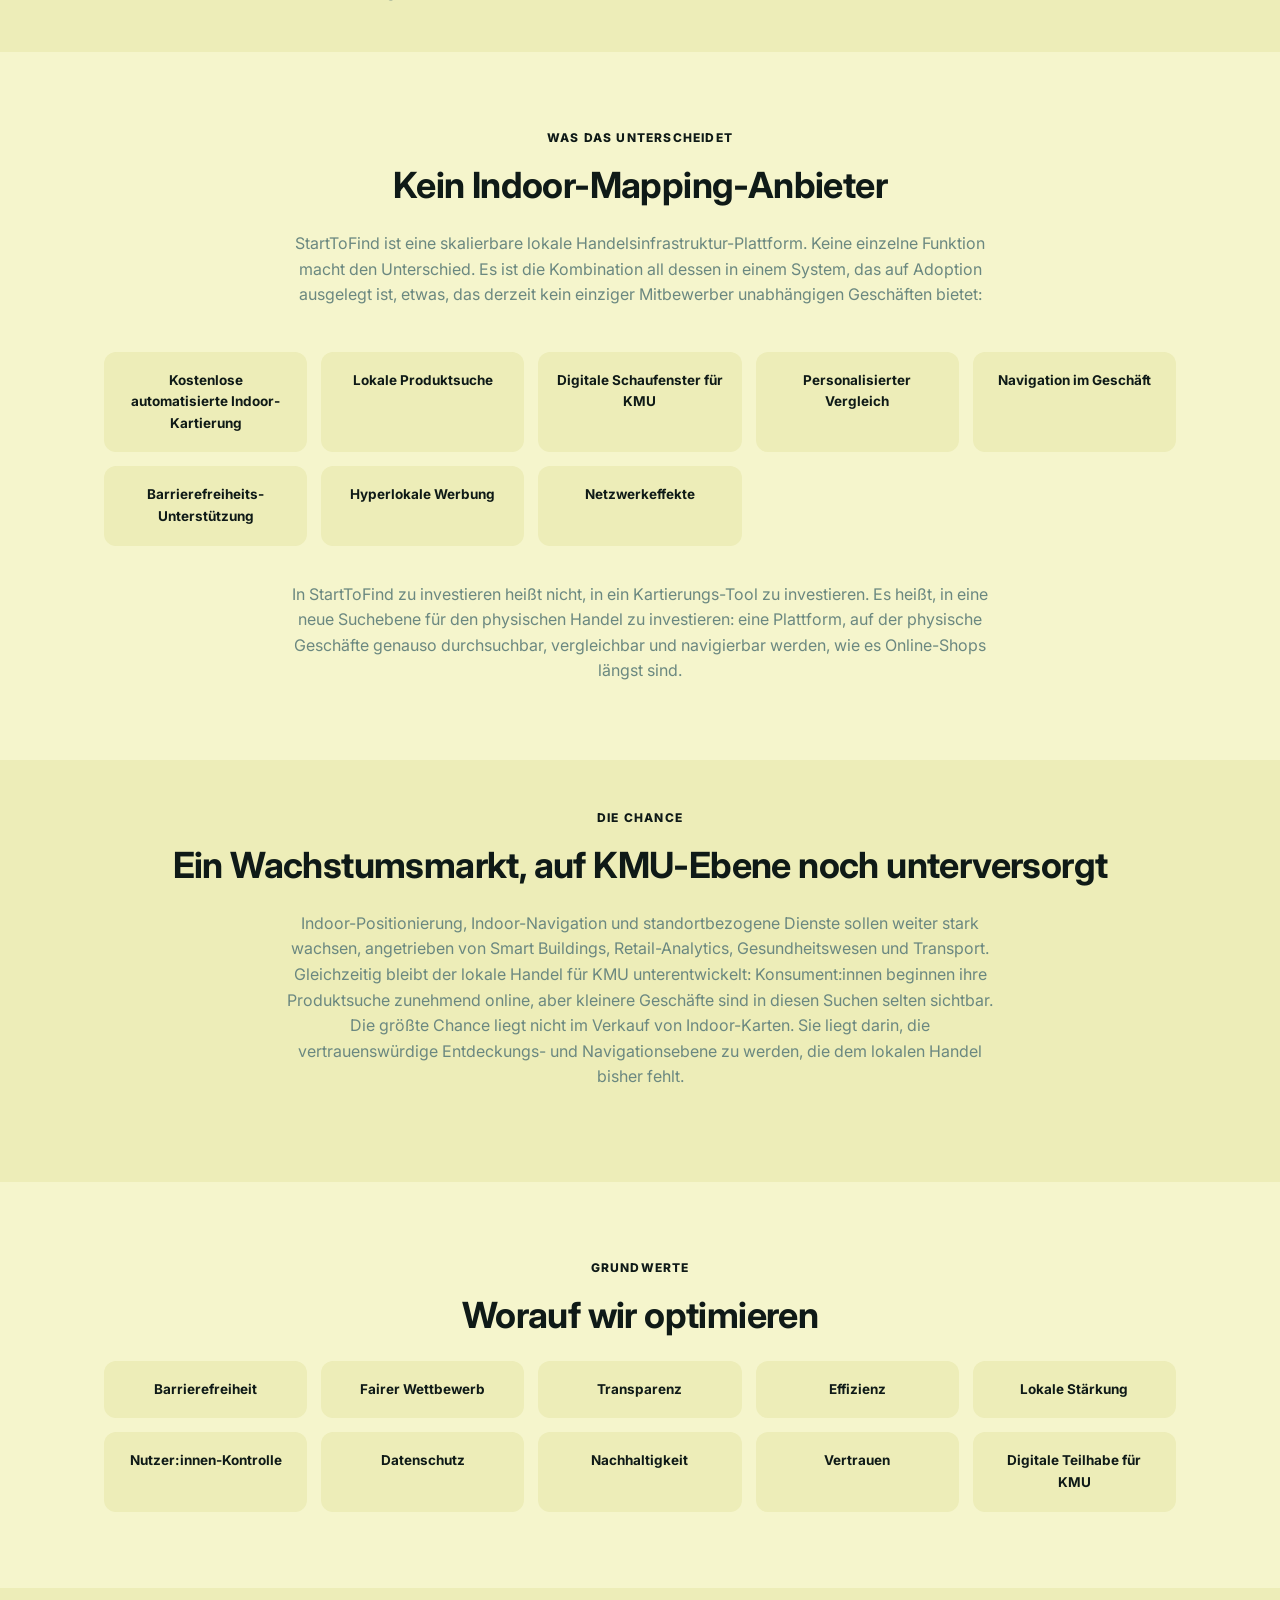
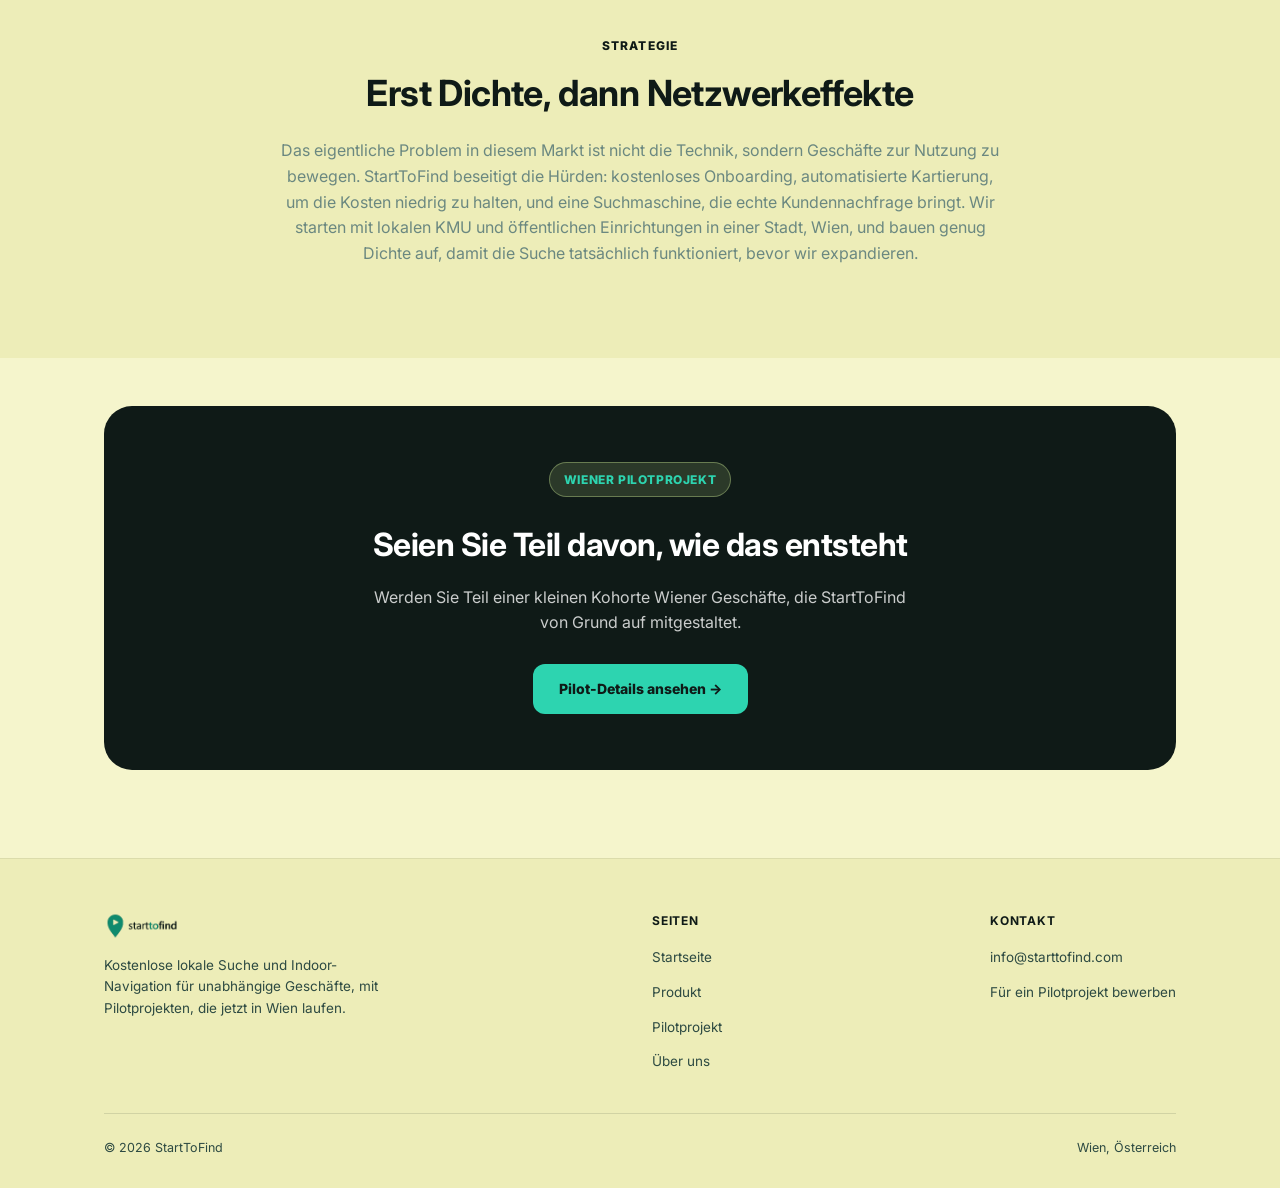
==== commit 4674e2cf: "Ukrainian pages, Try-the-app CTAs and pilot application form - index/about/product/pilot in Ukrainia" ====
--- a/about-de.html
+++ b/about-de.html
@@ -1,4 +1,4 @@
-﻿<!doctype html>
+<!doctype html>
 <html lang="de">
 <head>
 <meta charset="utf-8">
@@ -9,6 +9,7 @@
 <link rel="canonical" href="https://starttofind.com/about-de.html">
 <link rel="alternate" hreflang="en" href="https://starttofind.com/about.html">
 <link rel="alternate" hreflang="de-AT" href="https://starttofind.com/about-de.html">
+<link rel="alternate" hreflang="uk" href="https://starttofind.com/about-uk.html">
 <link rel="alternate" hreflang="x-default" href="https://starttofind.com/about.html">
 <meta property="og:type" content="website">
 <meta property="og:site_name" content="StartToFind">
@@ -30,14 +31,16 @@
 <nav class="nav">
   <div class="nav-inner">
     <a href="index-de.html" class="brand"><img src="img/starttofind-logo-warm.png" alt="starttofind" class="brand-logo"></a>
+    <a href="https://app.starttofind.com" class="nav-app-compact" rel="noopener">App ausprobieren</a>
     <button class="nav-toggle" aria-label="Menü">☰</button>
     <ul class="nav-links">
       <li><a href="index-de.html">Startseite</a></li>
       <li><a href="product-de.html">Produkt</a></li>
-      <li><a href="pilot-de.html">Bezahlter Pilot</a></li>
+      <li><a href="pilot-de.html">Pilotprojekt</a></li>
       <li><a href="about-de.html">Über uns</a></li>
-      <li class="lang-switch"><a href="about.html">EN</a><a href="about-de.html" class="active">DE</a></li>
-      <li><a href="pilot-de.html#apply" class="nav-cta">Für den Pilot bewerben</a></li>
+      <li class="lang-switch"><a href="about.html">EN</a><a href="about-de.html" class="active">DE</a><a href="about-uk.html" title="Українська">УКР</a></li>
+      <li><a href="https://app.starttofind.com" class="nav-cta nav-cta-app" rel="noopener">App ausprobieren</a></li>
+      <li><a href="pilot-de.html#apply" class="nav-cta">Für ein Pilotprojekt bewerben</a></li>
     </ul>
   </div>
 </nav>
@@ -75,7 +78,7 @@
       Es begann mit einem einfachen Problem: an einem neuen Ort ankommen, eine Stadt, ein Campus, ein Gebäude, und nicht finden, wonach man sucht. Nicht das große Bild, sondern die Kleinigkeiten: welches Geschäft verkauft das hier, auf welchem Stockwerk ist das, lohnt sich der Weg überhaupt.
     </p>
     <blockquote class="pullquote center">
-      „Wenn Indoor-Navigation, lokale Produktsuche und digitale Sichtbarkeit von Geschäften technisch möglich sind, warum sind sie dann nicht längst überall verbreitet?"
+      „Wenn Indoor-Navigation, lokale Produktsuche und digitale Sichtbarkeit von Geschäften technisch möglich sind, warum sind sie dann nicht längst überall verbreitet?“
     </blockquote>
     <p class="section-sub center" style="max-width:720px">
       Die Antwort ist, wie sich zeigt, nicht die Technologie. Grundriss-Parsing, Routenfindung, Produktsuche, Vorhersagemodellierung: alles heute baubar. Was fehlt, ist <em>Adoption</em>. Bestehende Lösungen sind zu teuer, zu fragmentiert oder für Konzern-Einkaufsabteilungen gebaut, nicht für die Bäckerei um die Ecke. StartToFind startet von der anderen Seite: kostenlos im Kern, persönlich für die ersten Pilotpartner:innen.
@@ -151,7 +154,7 @@
 <section class="section-tight">
   <div class="container">
     <div class="cta-banner">
-      <span class="badge" style="background:rgba(217,249,157,0.14)">Wiener Gründungspilot</span>
+      <span class="badge" style="background:rgba(217,249,157,0.14)">Wiener Pilotprojekt</span>
       <h2>Seien Sie Teil davon, wie das entsteht</h2>
       <p>Werden Sie Teil einer kleinen Kohorte Wiener Geschäfte, die StartToFind von Grund auf mitgestaltet.</p>
       <div class="btn-row" style="justify-content:center">
@@ -166,14 +169,14 @@
     <div class="footer-grid">
       <div style="max-width:280px">
         <div class="footer-brand"><img src="img/starttofind-logo-warm.png" alt="starttofind" style="height:30px;width:auto;display:block"></div>
-        <p style="font-size:13.5px">Kostenlose lokale Suche und Indoor-Navigation für unabhängige Geschäfte, mit einem bezahlten Gründungspilot, der jetzt in Wien läuft.</p>
+        <p style="font-size:13.5px">Kostenlose lokale Suche und Indoor-Navigation für unabhängige Geschäfte, mit Pilotprojekten, die jetzt in Wien laufen.</p>
       </div>
       <div class="footer-col">
         <h4>Seiten</h4>
         <ul>
           <li><a href="index-de.html">Startseite</a></li>
           <li><a href="product-de.html">Produkt</a></li>
-          <li><a href="pilot-de.html">Bezahlter Pilot</a></li>
+          <li><a href="pilot-de.html">Pilotprojekt</a></li>
           <li><a href="about-de.html">Über uns</a></li>
         </ul>
       </div>
@@ -181,7 +184,7 @@
         <h4>Kontakt</h4>
         <ul>
           <li><a href="mailto:info@starttofind.com">info@starttofind.com</a></li>
-          <li><a href="pilot-de.html#apply">Für den Pilot bewerben</a></li>
+          <li><a href="pilot-de.html#apply">Für ein Pilotprojekt bewerben</a></li>
         </ul>
       </div>
     </div>
--- a/css/style.css
+++ b/css/style.css
@@ -127,9 +127,28 @@
   background: var(--lime);
   color: var(--dark);
 }
-
-@media (max-width: 820px) {
+/* "Try the app" CTA: dark primary button next to the lime pilot CTA */
+.nav-links a.nav-cta-app,
+.nav-app-compact {
+  background: var(--dark);
+  color: var(--lime);
+}
+.nav-links a.nav-cta-app:hover { color: #fff; }
+.nav-app-compact {
+  display: none;
+  padding: 8px 12px;
+  border-radius: 10px;
+  font-weight: 800;
+  font-size: 12px;
+  text-decoration: none;
+  white-space: nowrap;
+}
+
+/* Collapse breakpoint raised from 820px to 1080px so the extra "Try the app" CTA never overflows the bar. */
+@media (max-width: 1080px) {
   .nav-links { display: none; }
+  .nav-app-compact { display: inline-flex; margin-left: auto; margin-right: 10px; }
+  .nav-links li:has(> .nav-cta-app) { display: none; }
   .nav-toggle {
     display: block;
     background: none; border: none; color: var(--ink);
@@ -147,11 +166,18 @@
   }
 }
 
-@media (min-width: 821px) and (max-width: 1080px) {
+@media (min-width: 1081px) and (max-width: 1240px) {
   .nav-inner { padding-left: 16px; padding-right: 16px; }
   .brand { margin-right: 18px; }
   .nav-links { gap: 18px; }
   .nav-cta { padding-left: 14px; padding-right: 14px; }
+}
+
+@media (max-width: 480px) {
+  .nav-inner { padding-left: 16px; padding-right: 16px; }
+  .brand { margin-right: 12px; }
+  .brand-logo { height: 40px; }
+  .nav-app-compact { padding: 7px 10px; font-size: 11.5px; margin-right: 6px; }
 }
 
 /* ---------- Buttons ---------- */
@@ -551,3 +577,161 @@
 .divider { height: 1px; background: var(--border); margin: 0; }
 .plan-pipeline { display: flex; flex-direction: column; gap: 18px; }
 .plan-pipeline > div { flex: 1; }
+
+/* ---------- Pilot options (two cards) ---------- */
+.option-grid {
+  display: grid;
+  grid-template-columns: repeat(2, 1fr);
+  gap: 22px;
+  align-items: stretch;
+}
+@media (max-width: 860px) { .option-grid { grid-template-columns: 1fr; } }
+.option-card {
+  background: var(--card);
+  border: 1px solid var(--border);
+  border-radius: var(--radius);
+  padding: 30px;
+  display: flex;
+  flex-direction: column;
+  box-shadow: var(--shadow);
+}
+.option-card.featured { background: var(--dark); color: rgba(255,255,255,0.82); border-color: var(--dark); }
+.option-card .option-tag {
+  align-self: flex-start;
+  font-size: 11.5px; font-weight: 800; text-transform: uppercase; letter-spacing: 0.6px;
+  background: #e8f7f2; color: var(--primary-dark);
+  padding: 5px 11px; border-radius: 999px; margin-bottom: 14px;
+}
+.option-card.featured .option-tag { background: rgba(45,212,176,0.16); color: var(--lime); }
+.option-card h3 { margin: 0 0 6px; font-size: 21px; color: var(--ink); letter-spacing: -0.3px; }
+.option-card.featured h3 { color: #fff; }
+.option-card .price { font-size: 34px; font-weight: 800; color: var(--ink); letter-spacing: -0.8px; margin: 6px 0 2px; }
+.option-card.featured .price { color: var(--lime); }
+.option-card .price small { font-size: 15px; font-weight: 700; letter-spacing: 0; color: var(--muted); }
+.option-card.featured .price small { color: rgba(255,255,255,0.65); }
+.option-card .price-note { font-size: 13.5px; margin: 0 0 18px; color: var(--muted); }
+.option-card.featured .price-note { color: rgba(255,255,255,0.7); }
+.option-card .checklist { margin-bottom: 22px; flex: 1; }
+.option-card.featured .checklist li { color: rgba(255,255,255,0.86); }
+.option-card.featured .checklist li::before { color: var(--lime); }
+.option-card .btn { align-self: flex-start; }
+
+/* ---------- Fee calculator ---------- */
+.calc {
+  margin-top: 22px;
+  background: var(--card);
+  border: 1px solid var(--border);
+  border-radius: var(--radius);
+  padding: 26px 30px;
+  display: grid;
+  grid-template-columns: minmax(200px, 1fr) 2fr;
+  gap: 26px;
+  align-items: center;
+}
+@media (max-width: 760px) { .calc { grid-template-columns: 1fr; padding: 22px; } }
+.calc h3 { margin: 0 0 6px; font-size: 17px; color: var(--ink); }
+.calc label { display: block; font-size: 13.5px; font-weight: 700; color: var(--ink); margin: 12px 0 6px; }
+.calc-results { display: grid; grid-template-columns: repeat(3, 1fr); gap: 12px; }
+@media (max-width: 520px) { .calc-results { grid-template-columns: 1fr; } }
+.calc-results .stat-tile .num { font-size: 24px; }
+.calc-example { font-size: 13px; color: var(--muted); margin: 8px 0 0; }
+
+/* ---------- Pilot application form ---------- */
+.pilot-form-wrap {
+  max-width: 820px;
+  margin: 0 auto;
+  background: var(--card);
+  border: 1px solid var(--border);
+  border-radius: 24px;
+  padding: 40px;
+  box-shadow: var(--shadow);
+}
+@media (max-width: 600px) { .pilot-form-wrap { padding: 22px 16px; border-radius: 18px; } }
+.pf-grid { display: grid; grid-template-columns: repeat(2, 1fr); gap: 18px 20px; }
+@media (max-width: 640px) { .pf-grid { grid-template-columns: 1fr; } }
+.pf-field { display: flex; flex-direction: column; min-width: 0; }
+.pf-field.full { grid-column: 1 / -1; }
+.pf-field label, .pf-legend {
+  font-size: 13.5px; font-weight: 700; color: var(--ink); margin-bottom: 6px;
+}
+.pf-req { color: #b3261e; margin-left: 2px; }
+.pf-hint { font-size: 12.5px; color: var(--muted); margin: 5px 0 0; }
+.pilot-form input[type="text"],
+.pilot-form input[type="email"],
+.pilot-form input[type="tel"],
+.pilot-form input[type="number"],
+.pilot-form select,
+.pilot-form textarea,
+.calc input {
+  font: inherit;
+  font-size: 15px;
+  color: var(--ink);
+  background: #fff;
+  border: 1.5px solid #c9d8d3;
+  border-radius: 10px;
+  padding: 11px 13px;
+  width: 100%;
+  min-height: 46px;
+}
+.pilot-form textarea { min-height: 110px; resize: vertical; }
+.pilot-form input:focus-visible, .pilot-form select:focus-visible, .pilot-form textarea:focus-visible,
+.calc input:focus-visible, .pf-radio input:focus-visible + span, .pf-check input:focus-visible {
+  outline: 3px solid var(--lime); outline-offset: 2px; border-color: var(--primary);
+}
+.pf-field.has-error input, .pf-field.has-error select, .pf-field.has-error textarea { border-color: #b3261e; }
+.field-error { color: #b3261e; font-size: 13px; font-weight: 600; margin: 6px 0 0; }
+fieldset.pf-field { border: 0; padding: 0; margin: 0; }
+.pf-radios { display: grid; grid-template-columns: repeat(2, 1fr); gap: 12px; }
+@media (max-width: 640px) { .pf-radios { grid-template-columns: 1fr; } }
+.pf-radio { position: relative; display: block; cursor: pointer; margin: 0; }
+.pf-radio input { position: absolute; opacity: 0; width: 1px; height: 1px; }
+.pf-radio span {
+  display: block; height: 100%;
+  border: 1.5px solid #c9d8d3; border-radius: 12px; background: #fff;
+  padding: 14px 16px 14px 44px; position: relative;
+  font-size: 14px; color: var(--body);
+}
+.pf-radio span strong { display: block; color: var(--ink); font-size: 14.5px; margin-bottom: 2px; }
+.pf-radio span::before {
+  content: ""; position: absolute; left: 16px; top: 17px;
+  width: 16px; height: 16px; border-radius: 50%; border: 2px solid #9fb5ae; background: #fff;
+}
+.pf-radio input:checked + span { border-color: var(--primary); background: #e8f7f2; }
+.pf-radio input:checked + span::before { border-color: var(--primary); box-shadow: inset 0 0 0 4px #fff; background: var(--primary); }
+.pf-field.has-error .pf-radio span { border-color: #b3261e; }
+.pf-fee {
+  margin: 10px 0 0; padding: 10px 14px; border-radius: 10px;
+  background: var(--dark); color: var(--lime); font-weight: 700; font-size: 14px;
+}
+.pf-check { display: flex; gap: 10px; align-items: flex-start; font-size: 14px; color: var(--body); cursor: pointer; }
+.pf-check input { width: 20px; height: 20px; margin: 2px 0 0; flex-shrink: 0; accent-color: var(--primary); }
+.pf-check a { color: var(--primary-dark); font-weight: 700; }
+.pf-privacy {
+  font-size: 13px; color: var(--body); background: var(--warn-panel);
+  border: 1px solid var(--warn-border); border-radius: 12px; padding: 14px 16px; margin: 0;
+}
+.pf-privacy strong { color: var(--ink); }
+.pf-hp { position: absolute !important; left: -10000px !important; width: 1px; height: 1px; overflow: hidden; }
+.pf-actions { display: flex; flex-wrap: wrap; align-items: center; gap: 14px; margin-top: 26px; }
+.pf-actions .btn[disabled] { opacity: 0.65; cursor: progress; transform: none; }
+.pf-required-note { font-size: 12.5px; color: var(--muted); margin: 0; }
+.pf-alert {
+  border-radius: 12px; padding: 14px 16px; margin: 0 0 20px; font-size: 14px;
+  background: #fdecea; border: 1px solid #f3c2bd; color: #7a1c15;
+}
+.pf-alert:focus { outline: 3px solid #b3261e; outline-offset: 2px; }
+.pf-alert p { margin: 0; }
+.pf-alert .pf-mail { margin-top: 8px; }
+.pf-alert a { color: #7a1c15; font-weight: 800; }
+.pf-success { text-align: center; padding: 20px 0; }
+.pf-success h3 { font-size: 24px; color: var(--ink); margin: 0 0 10px; }
+.pf-success h3:focus { outline: none; }
+.pf-success .pf-success-icon {
+  width: 56px; height: 56px; border-radius: 50%; background: var(--lime); color: var(--dark);
+  display: grid; place-items: center; font-size: 28px; font-weight: 800; margin: 0 auto 16px;
+}
+.visually-hidden {
+  position: absolute !important; width: 1px; height: 1px; padding: 0; margin: -1px;
+  overflow: hidden; clip: rect(0, 0, 0, 0); white-space: nowrap; border: 0;
+}
+.pf-success-terms { font-weight: 700; color: var(--ink); max-width: 560px; margin: 0 auto 12px; }
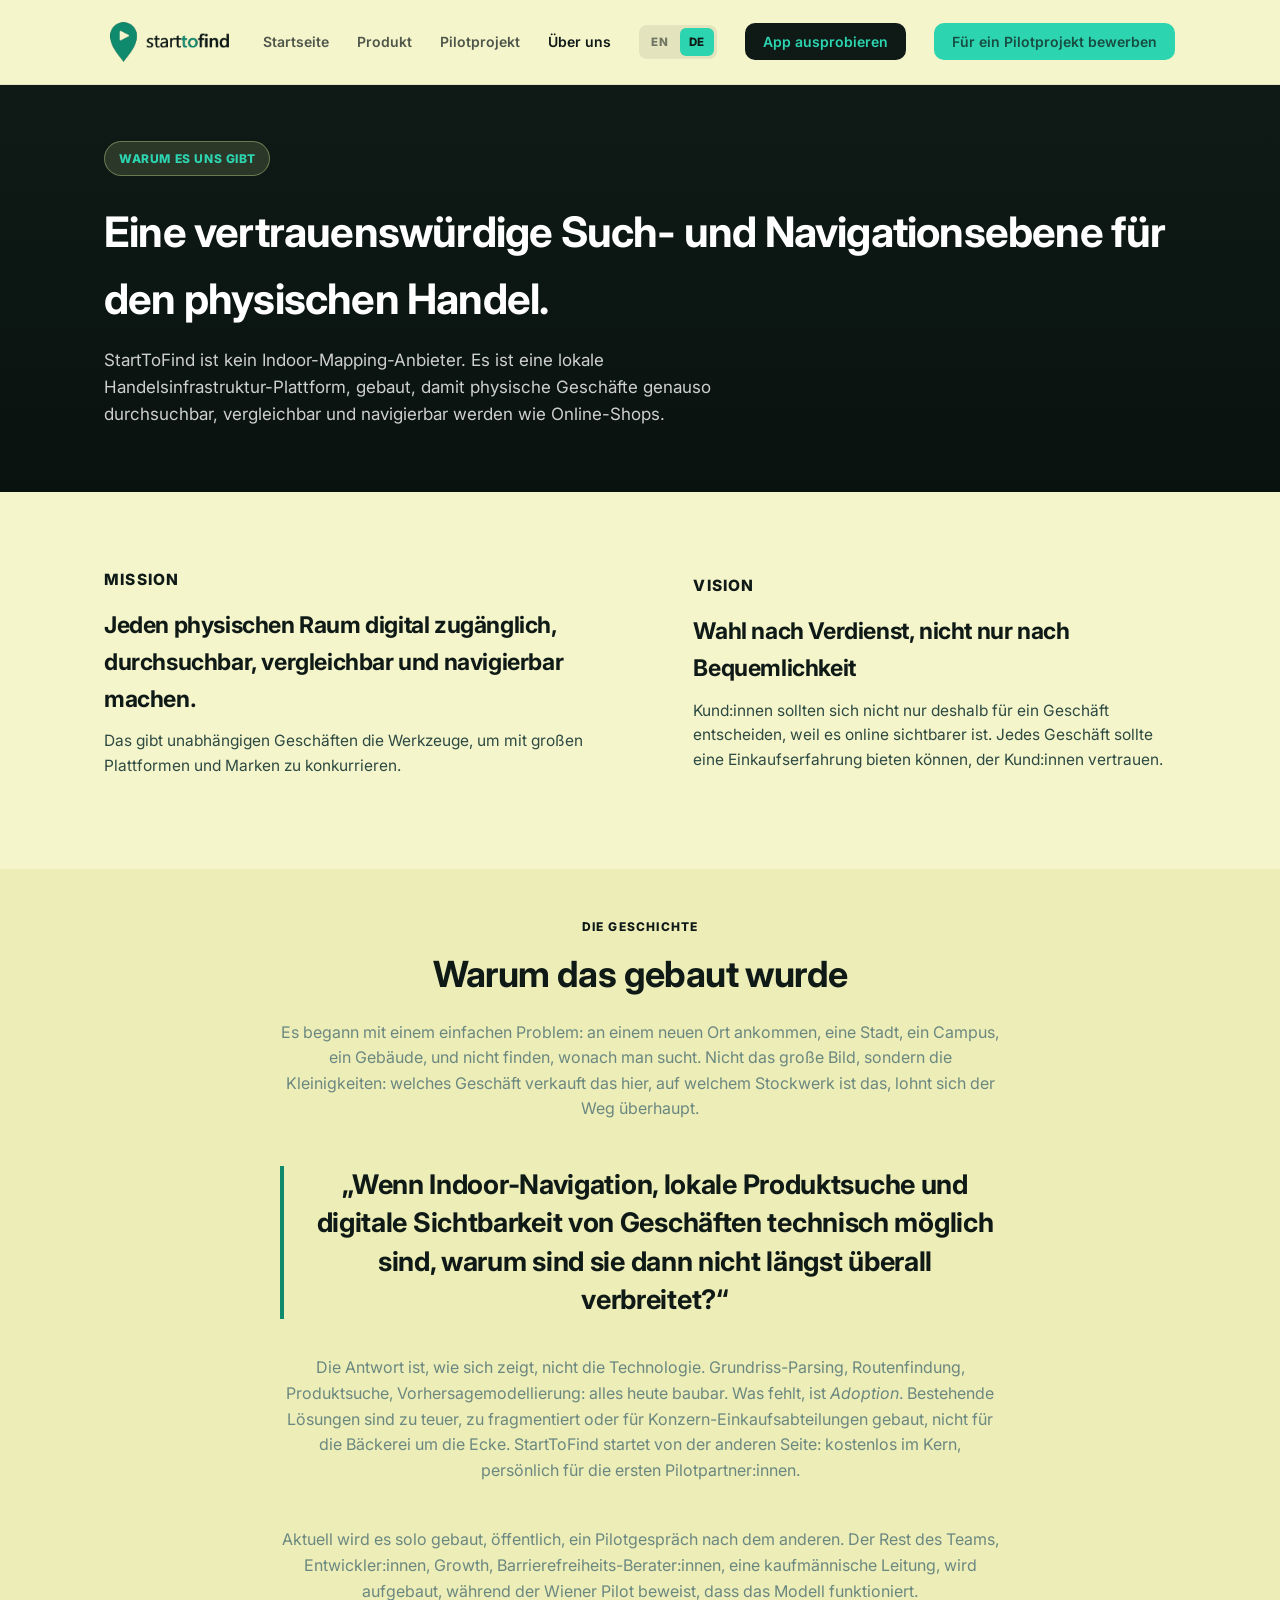
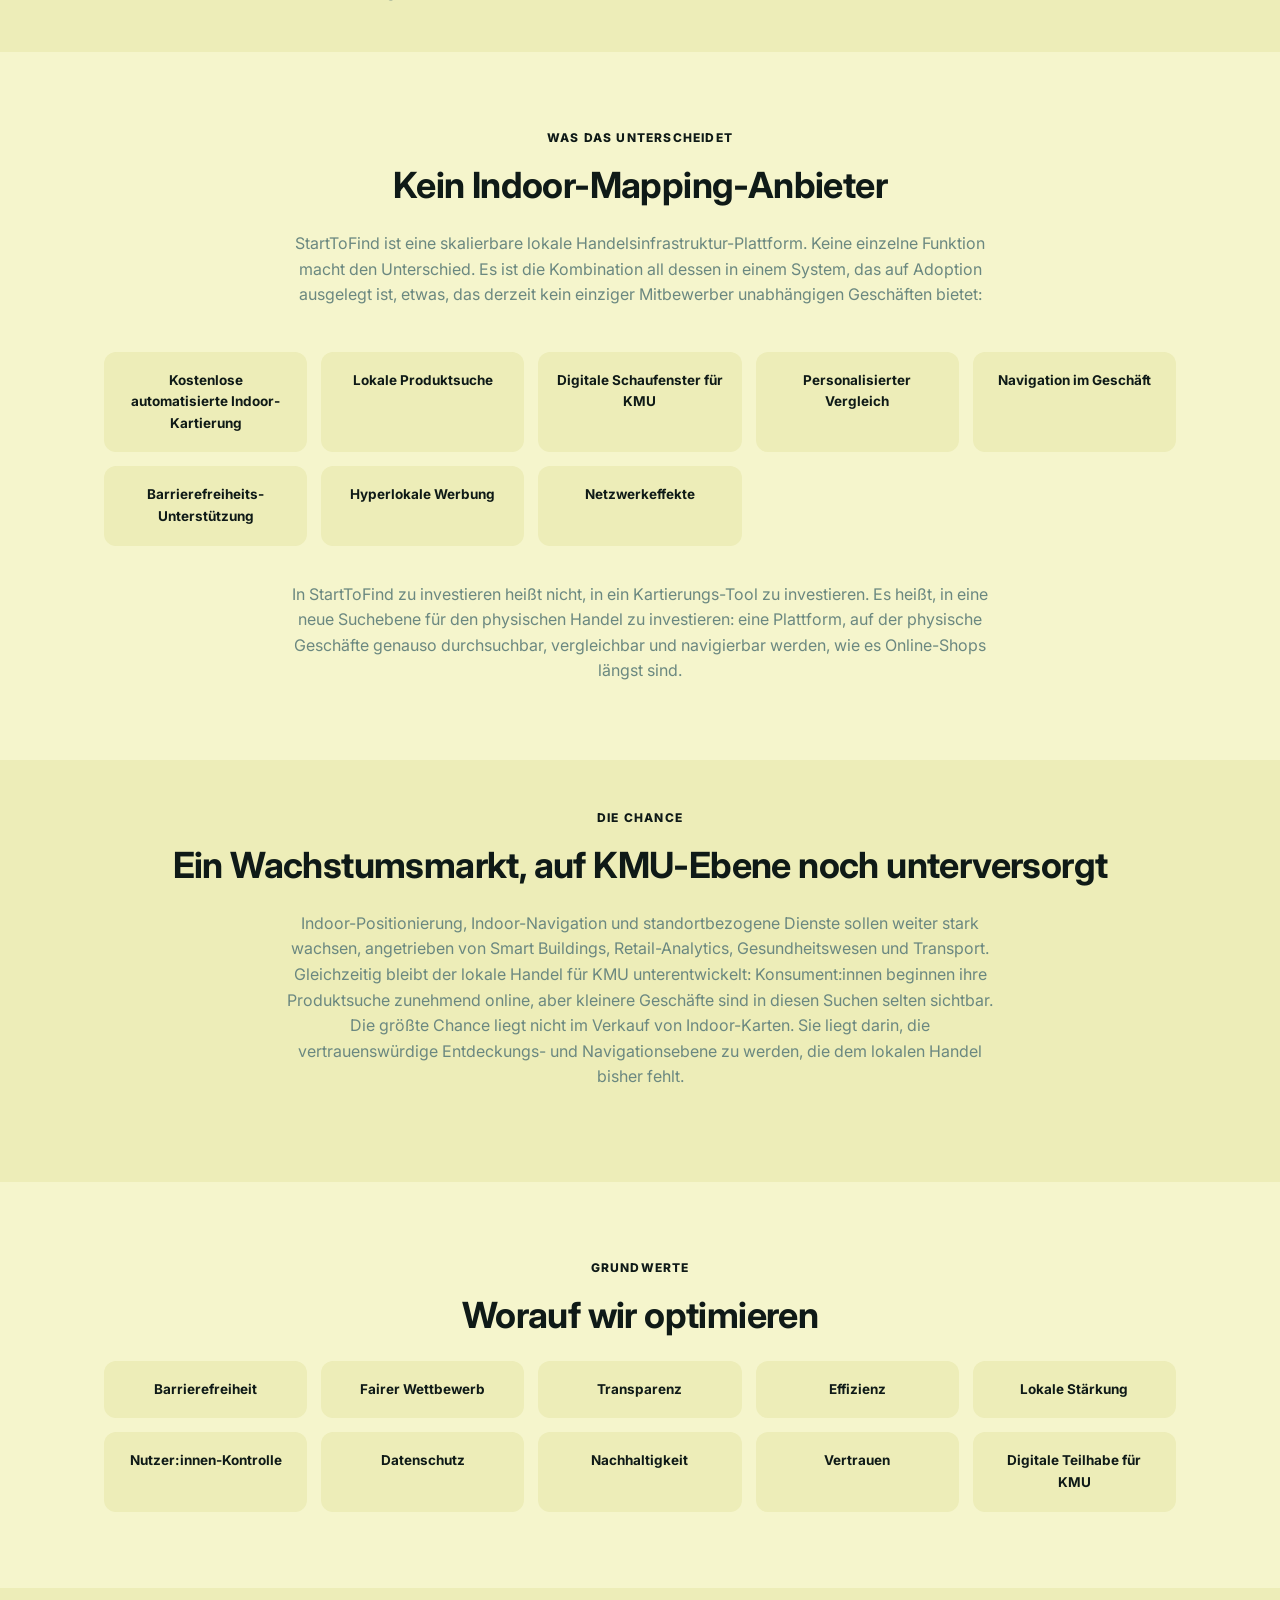
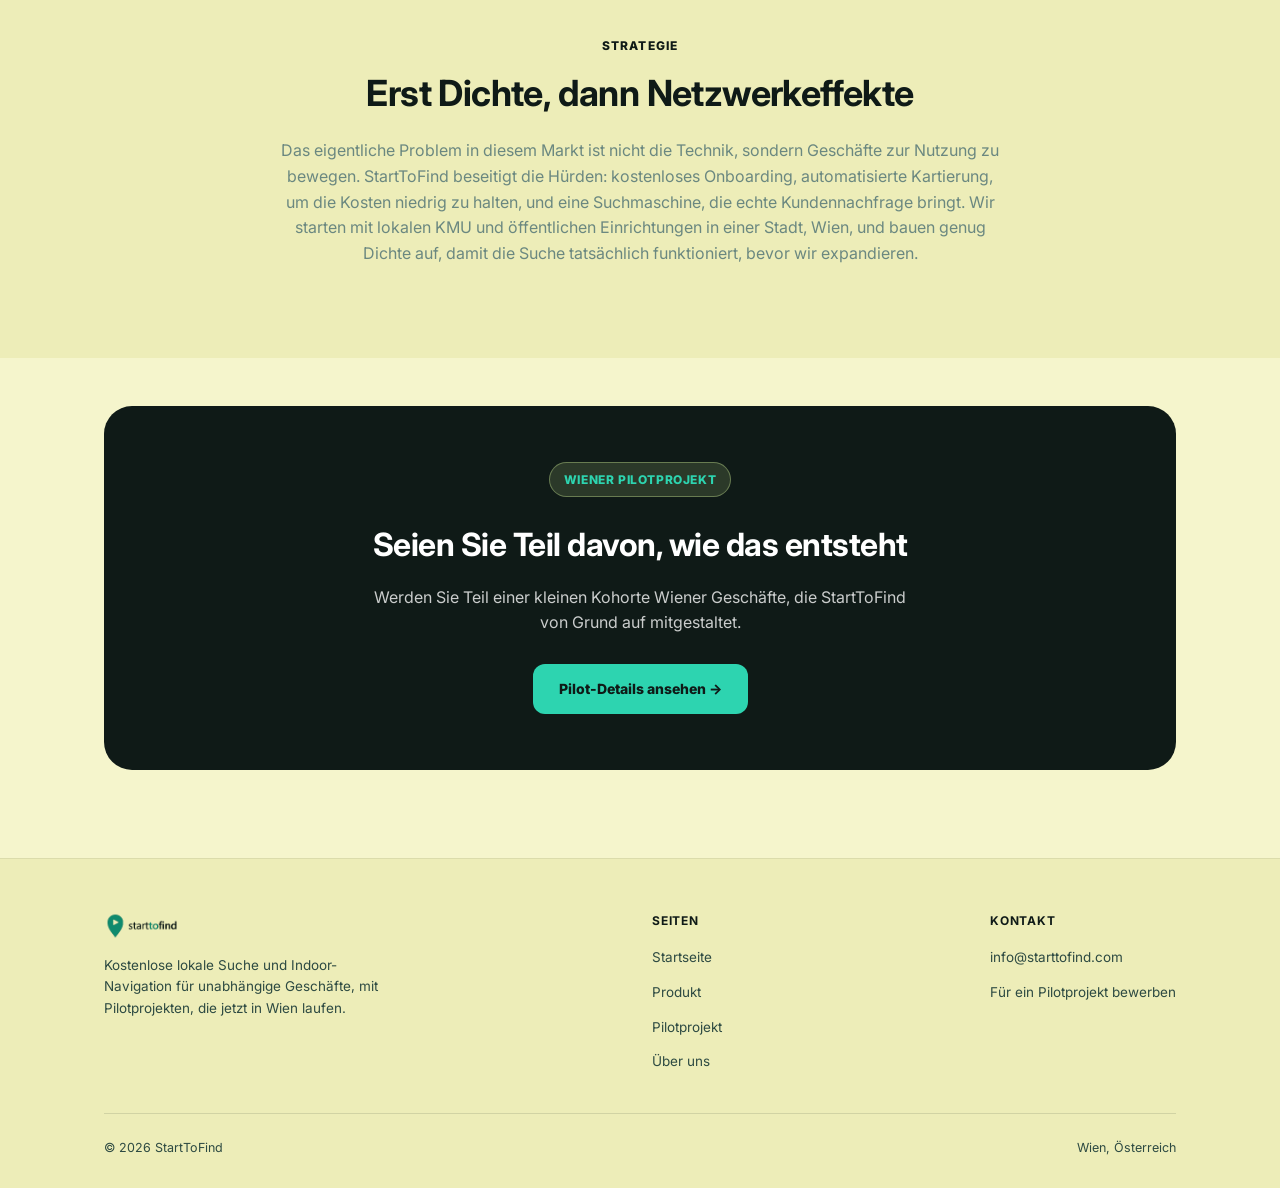
==== commit ec2354a9: "Remove Ukrainian from the website (app keeps it) - Delete index/about/product/pilot -uk pages - Drop" ====
--- a/about-de.html
+++ b/about-de.html
@@ -9,7 +9,6 @@
 <link rel="canonical" href="https://starttofind.com/about-de.html">
 <link rel="alternate" hreflang="en" href="https://starttofind.com/about.html">
 <link rel="alternate" hreflang="de-AT" href="https://starttofind.com/about-de.html">
-<link rel="alternate" hreflang="uk" href="https://starttofind.com/about-uk.html">
 <link rel="alternate" hreflang="x-default" href="https://starttofind.com/about.html">
 <meta property="og:type" content="website">
 <meta property="og:site_name" content="StartToFind">
@@ -38,7 +37,7 @@
       <li><a href="product-de.html">Produkt</a></li>
       <li><a href="pilot-de.html">Pilotprojekt</a></li>
       <li><a href="about-de.html">Über uns</a></li>
-      <li class="lang-switch"><a href="about.html">EN</a><a href="about-de.html" class="active">DE</a><a href="about-uk.html" title="Українська">УКР</a></li>
+      <li class="lang-switch"><a href="about.html">EN</a><a href="about-de.html" class="active">DE</a></li>
       <li><a href="https://app.starttofind.com" class="nav-cta nav-cta-app" rel="noopener">App ausprobieren</a></li>
       <li><a href="pilot-de.html#apply" class="nav-cta">Für ein Pilotprojekt bewerben</a></li>
     </ul>
